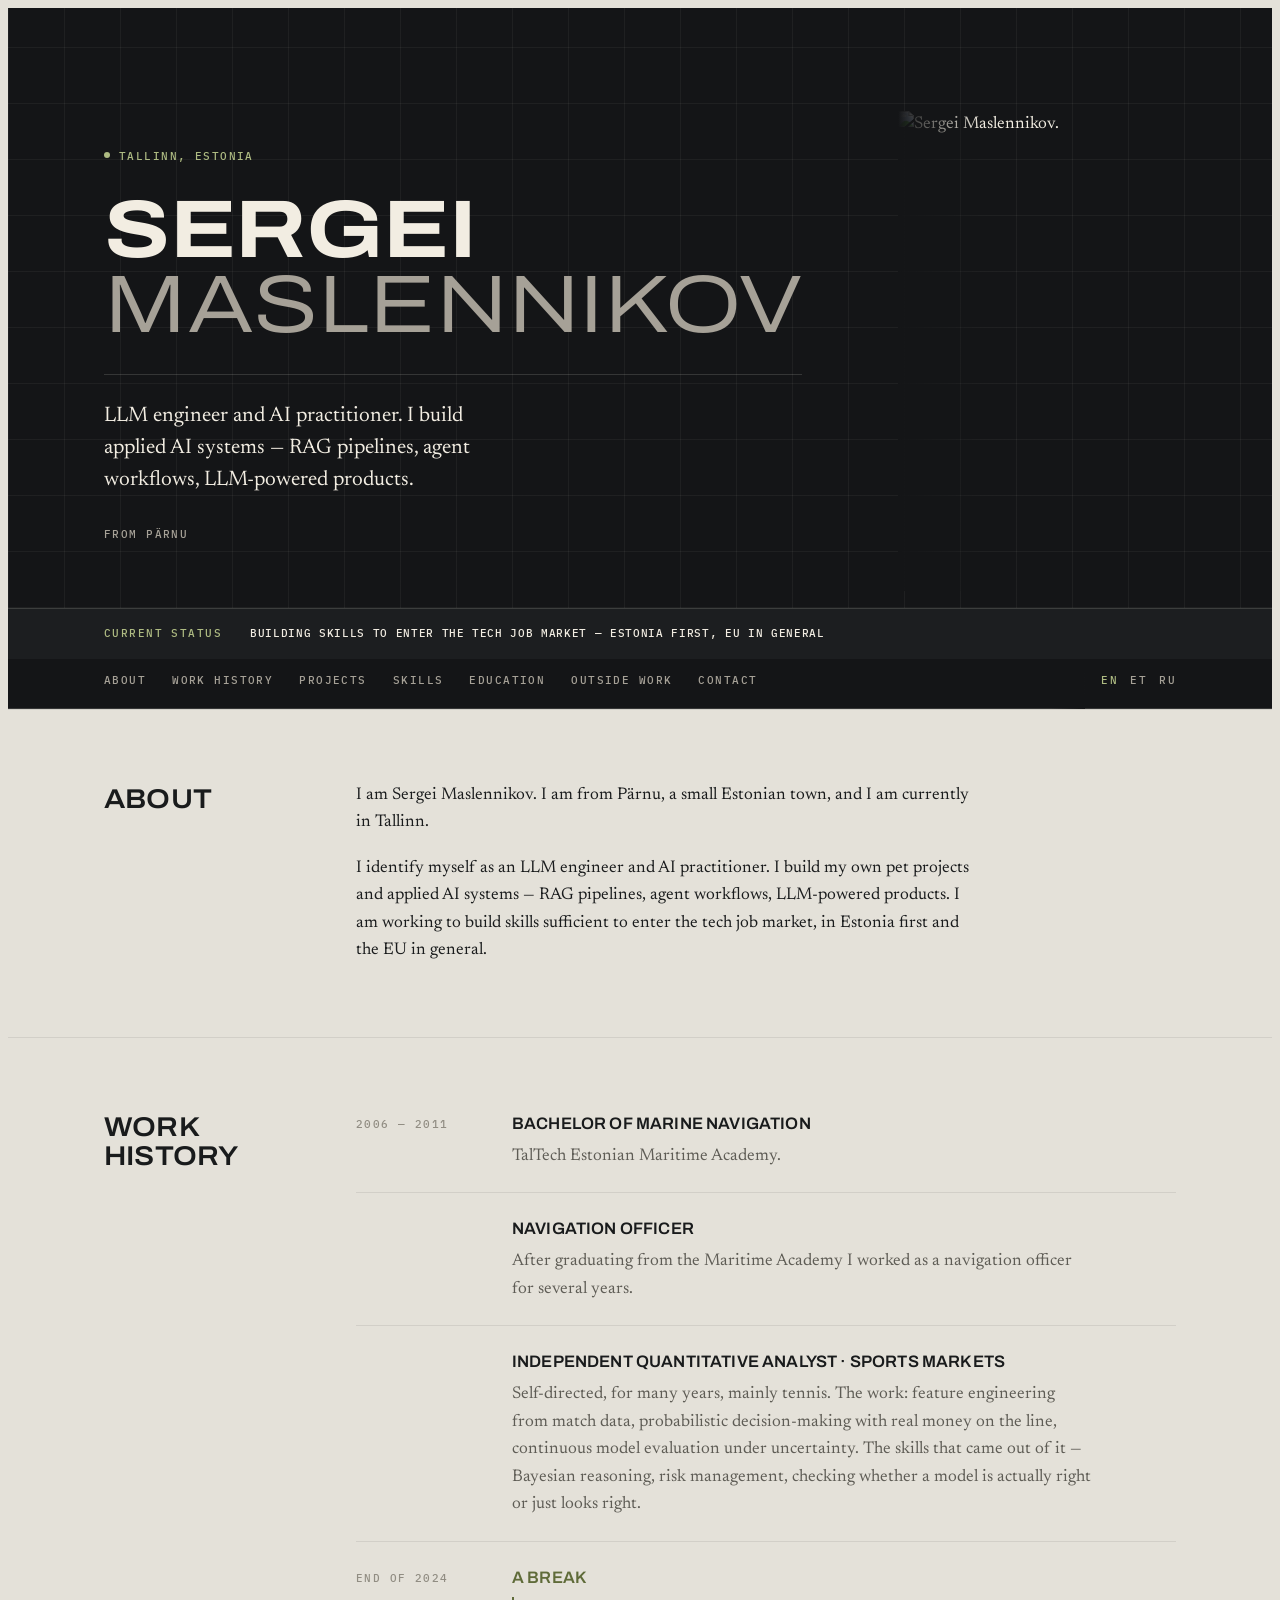
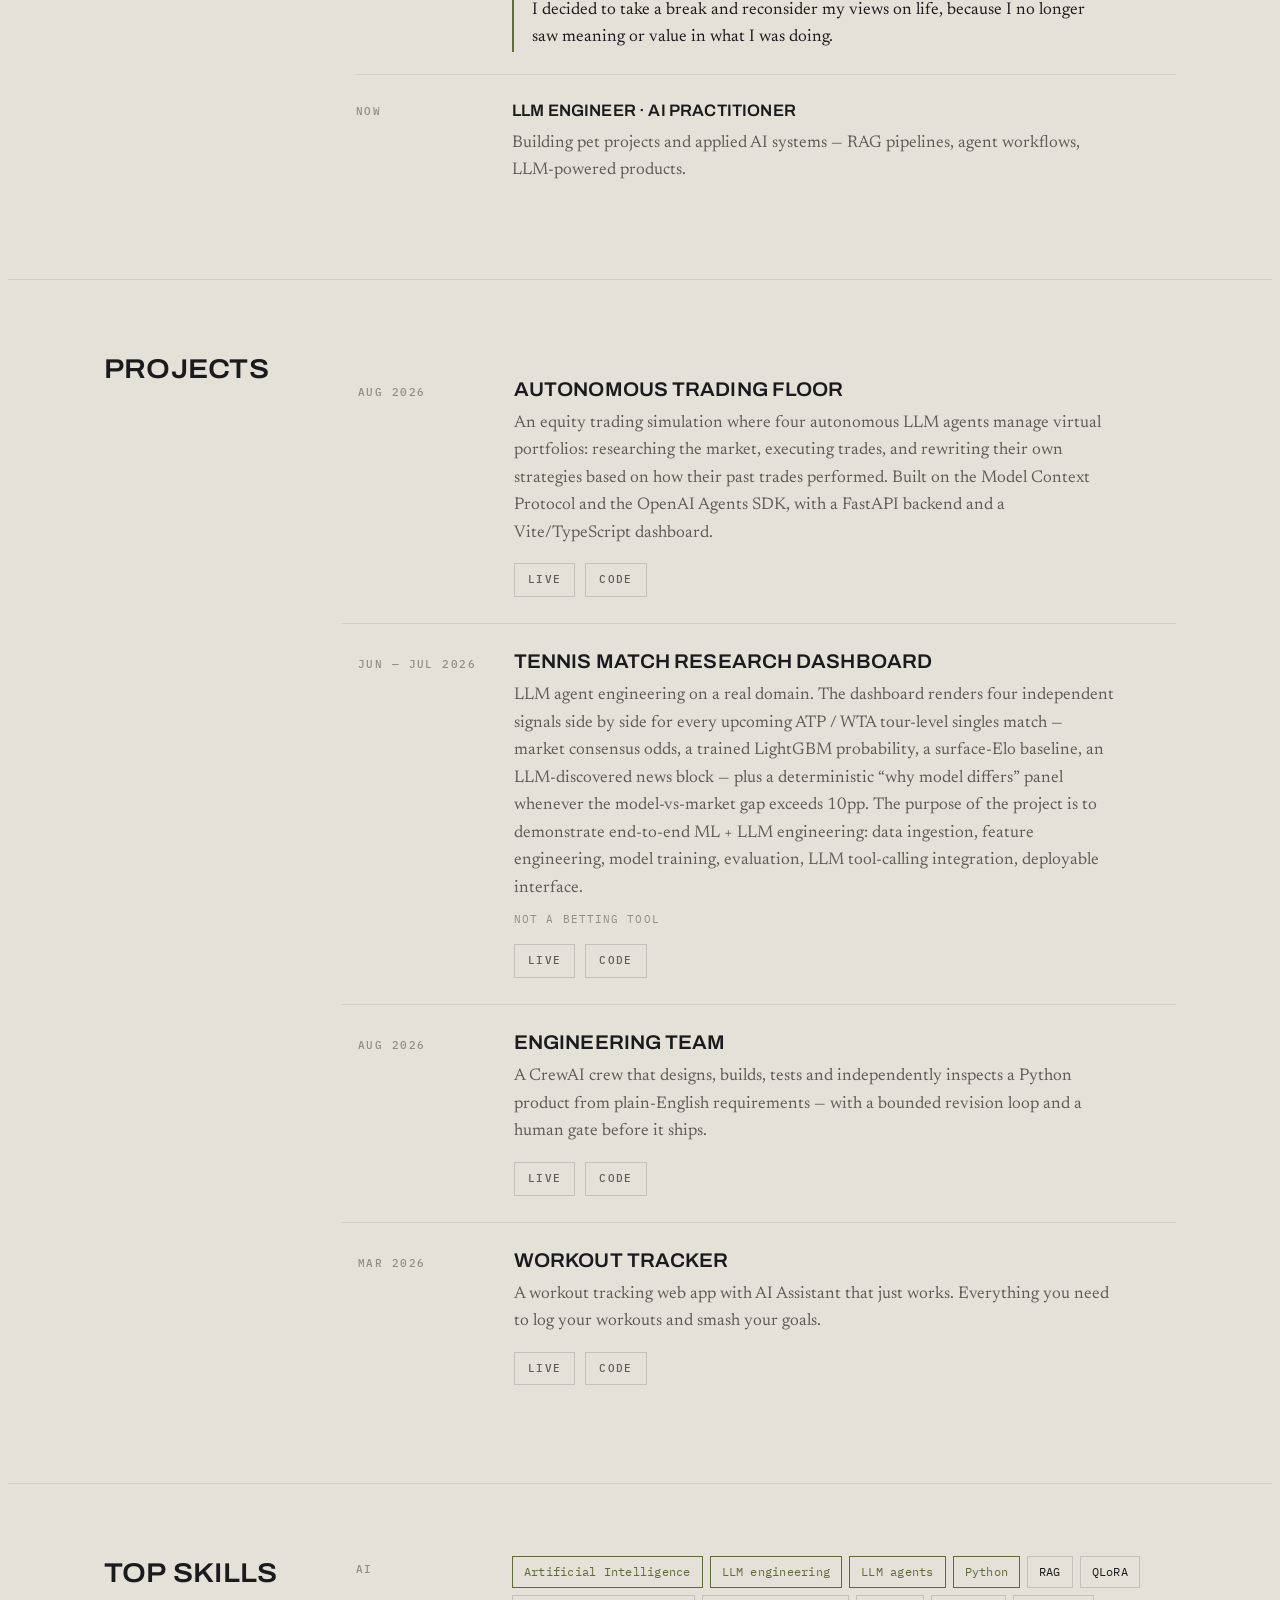
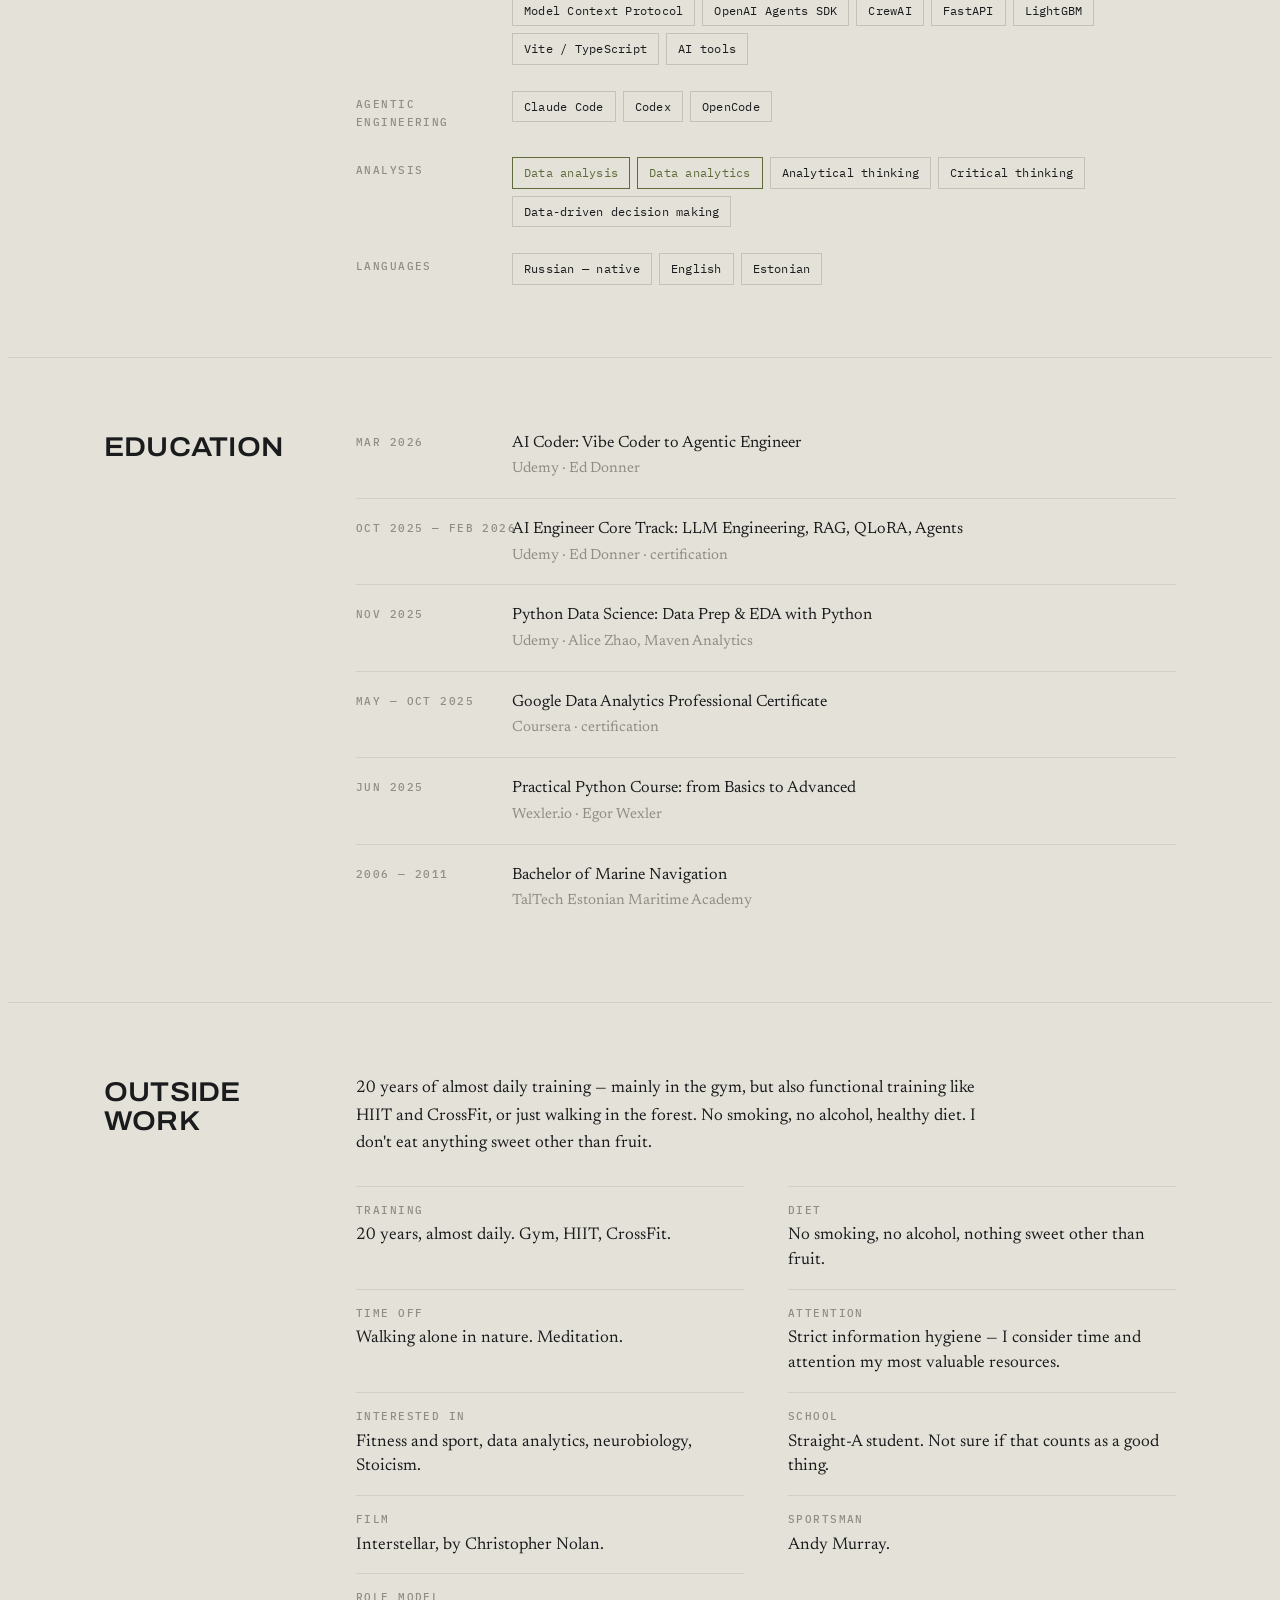
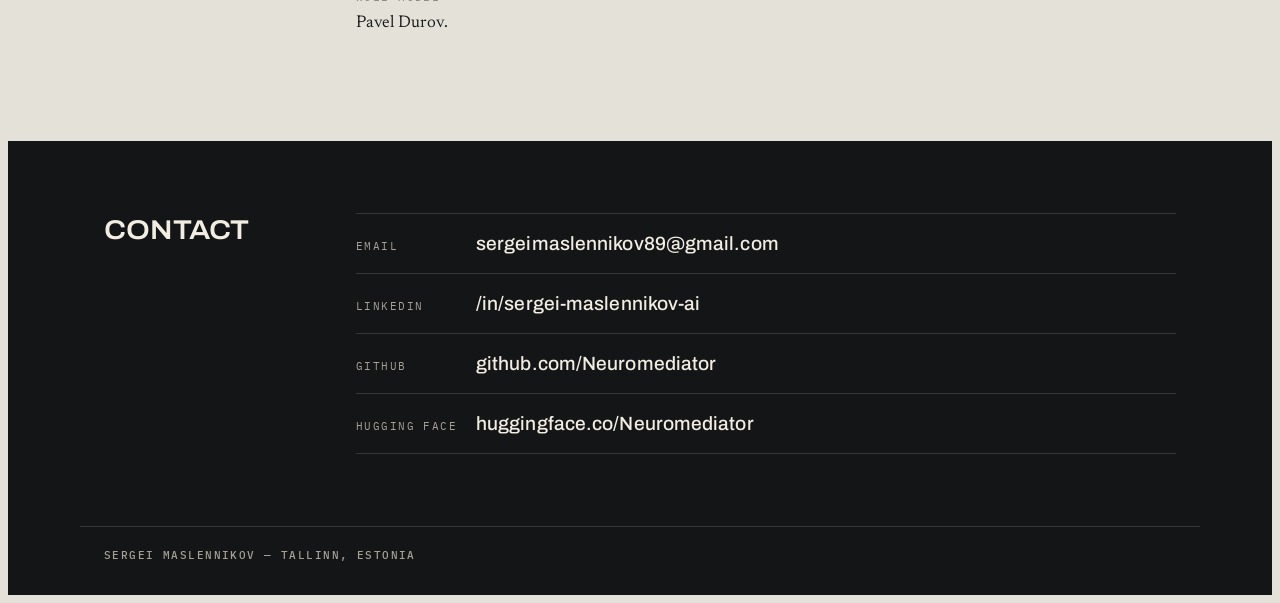
==== public/index.html @ 7d8d2a96 "Build the site from one template and per-language content files" ====
<!doctype html>
<html lang="en">
<head>
<meta charset="utf-8">
<meta name="viewport" content="width=device-width, initial-scale=1">
<meta name="color-scheme" content="light dark">
<title>Sergei Maslennikov</title>
<meta name="description" content="Sergei Maslennikov — LLM engineer and AI practitioner in Tallinn, Estonia. RAG pipelines, agent workflows, LLM-powered products.">
<link rel="canonical" href="https://sergeimaslennikov.com/">
<link rel="alternate" hreflang="en" href="https://sergeimaslennikov.com/">
<link rel="alternate" hreflang="et" href="https://sergeimaslennikov.com/et/">
<link rel="alternate" hreflang="ru" href="https://sergeimaslennikov.com/ru/">
<link rel="alternate" hreflang="x-default" href="https://sergeimaslennikov.com/">
<meta property="og:type" content="profile">
<meta property="og:title" content="Sergei Maslennikov">
<meta property="og:description" content="Sergei Maslennikov — LLM engineer and AI practitioner in Tallinn, Estonia. RAG pipelines, agent workflows, LLM-powered products.">
<meta property="og:url" content="https://sergeimaslennikov.com/">
<meta property="og:image" content="https://sergeimaslennikov.com/img/hero.jpg">
<meta property="og:locale" content="en_GB">
<meta name="twitter:card" content="summary">
<link rel="icon" href="/favicon.svg" type="image/svg+xml">
<link rel="preconnect" href="https://fonts.googleapis.com">
<link rel="preconnect" href="https://fonts.gstatic.com" crossorigin>
<link rel="stylesheet" href="https://fonts.googleapis.com/css2?family=Archivo:wdth,wght@62..125,300..800&amp;family=IBM+Plex+Mono:wght@400;500&amp;family=Newsreader:ital,opsz,wght@0,6..72,300..600;1,6..72,300..500&amp;display=swap">

<style>
/* ───────────────────────── tokens ───────────────────────── */
:root{
  --bg:        #E4E1D9;
  --bg-raised: #EFEDE7;
  --fg:        #191B1C;
  --fg-muted:  #5E5C55;
  --fg-faint:  #918D83;
  --rule:      rgba(25,27,28,.16);
  --rule-soft: rgba(25,27,28,.09);
  --accent:    #5F6B39;
  --accent-ink:#F2EDE2;

  /* fixed dark bands — identical in both themes */
  --ink:       #141517;
  --ink-2:     #1C1E20;
  --bone:      #F2EDE2;
  --bone-dim:  #A6A197;
  --moss:      #AEBB82;
  --ink-rule:  rgba(242,237,226,.15);

  --rail: 208px;
  --gap: 44px;
  --max: 1120px;

  --f-display: "Archivo", "Helvetica Neue", Arial, sans-serif;
  --f-body: "Newsreader", Georgia, "Times New Roman", serif;
  --f-mono: "IBM Plex Mono", ui-monospace, "SFMono-Regular", Menlo, monospace;
}
@media (prefers-color-scheme: dark){
  :root:not([data-theme="light"]){
    --bg:        #131415;
    --bg-raised: #1B1D1E;
    --fg:        #E7E3D9;
    --fg-muted:  #A19C92;
    --fg-faint:  #7C776E;
    --rule:      rgba(231,227,217,.17);
    --rule-soft: rgba(231,227,217,.09);
    --accent:    #AEBB82;
    --accent-ink:#141517;
  }
}
:root[data-theme="dark"]{
  --bg:        #131415;
  --bg-raised: #1B1D1E;
  --fg:        #E7E3D9;
  --fg-muted:  #A19C92;
  --fg-faint:  #7C776E;
  --rule:      rgba(231,227,217,.17);
  --rule-soft: rgba(231,227,217,.09);
  --accent:    #AEBB82;
  --accent-ink:#141517;
}

/* ───────────────────────── base ───────────────────────── */
*{box-sizing:border-box}
body{
  background:var(--bg);
  color:var(--fg);
  font-family:var(--f-body);
  font-size:17px;
  line-height:1.62;
  -webkit-font-smoothing:antialiased;
}
img{display:block;max-width:100%}
a{color:inherit}
::selection{background:var(--accent);color:var(--accent-ink)}
:focus-visible{outline:2px solid var(--accent);outline-offset:3px}

.wrap{max-width:var(--max);margin-inline:auto;padding-inline:24px}

.mono{
  font-family:var(--f-mono);
  font-size:11px;
  letter-spacing:.13em;
  text-transform:uppercase;
  font-weight:500;
}

h1,h2,h3{margin:0;font-family:var(--f-display);text-wrap:balance}

/* ───────────────────────── hero ───────────────────────── */
.hero{
  background:var(--ink);
  color:var(--bone);
  position:relative;
  overflow:hidden;
}
.hero::before{
  content:"";
  position:absolute;inset:0;
  background-image:
    repeating-linear-gradient(90deg, rgba(242,237,226,.05) 0 1px, transparent 1px 56px),
    repeating-linear-gradient(0deg,  rgba(242,237,226,.05) 0 1px, transparent 1px 56px);
  pointer-events:none;
}
.hero-inner{
  position:relative;
  display:grid;
  grid-template-columns:1fr 384px;
  gap:56px;
  align-items:end;
  padding-block:64px 0;
  min-height:600px;
}
.hero-type{padding-bottom:64px}

.eyebrow{color:var(--moss);display:block;margin-bottom:26px}
.eyebrow .dot{
  display:inline-block;width:6px;height:6px;border-radius:50%;
  background:var(--moss);margin-right:9px;vertical-align:2px;
}
h1{
  font-variation-settings:"wdth" 118,"wght" 700;
  font-size:clamp(2.55rem,7.4vw,5.1rem);
  line-height:.92;
  letter-spacing:-.005em;
  text-transform:uppercase;
}
h1 .surname{
  display:block;
  font-variation-settings:"wdth" 118,"wght" 350;
  color:var(--bone-dim);
}
.hero-rule{
  height:1px;background:var(--ink-rule);
  margin-block:32px 26px;
}
.lede{
  font-size:clamp(1.12rem,2.1vw,1.32rem);
  line-height:1.5;
  max-width:34ch;
  color:var(--bone);
}
.meta{
  display:flex;flex-wrap:wrap;gap:8px 22px;
  margin-top:30px;color:var(--bone-dim);
}
.meta span{white-space:nowrap}

.hero-photo{
  align-self:end;
  position:relative;
  aspect-ratio:4/5;
  width:100%;
}
.hero-photo img{
  width:100%;height:100%;
  object-fit:cover;object-position:50% 42%;
}
.hero-photo::after{
  content:"";position:absolute;inset:0;
  background:linear-gradient(90deg, var(--ink) 0%, rgba(20,21,23,0) 22%);
  pointer-events:none;
}

/* status strip */
.status{
  background:var(--ink-2);
  color:var(--bone);
  border-top:1px solid var(--ink-rule);
}
.status .wrap{
  display:flex;flex-wrap:wrap;gap:10px 28px;
  align-items:baseline;
  padding-block:16px;
}
.status .k{color:var(--moss)}
.status .v{color:var(--bone);letter-spacing:.06em}

/* ───────────────────────── nav ───────────────────────── */
.nav{
  position:sticky;top:0;z-index:20;
  background:var(--ink);
  border-bottom:1px solid var(--ink-rule);
}
.nav .wrap{
  display:flex;align-items:center;gap:26px;
  padding-block:13px;
  overflow-x:auto;
  overscroll-behavior-x:contain;
  scrollbar-width:none;-ms-overflow-style:none;
}
.nav .wrap::-webkit-scrollbar{display:none}
.nav a{
  color:var(--bone-dim);
  text-decoration:none;
  white-space:nowrap;
  padding-bottom:4px;
  border-bottom:1px solid transparent;
  transition:color .18s ease,border-color .18s ease;
}
.nav a:hover{color:var(--bone)}
.nav a[aria-current="true"]{color:var(--moss);border-bottom-color:var(--moss)}
.nav::after{ /* edge fade when the bar scrolls on narrow screens */
  content:"";position:absolute;top:0;bottom:1px;right:0;width:34px;
  background:linear-gradient(90deg,rgba(20,21,23,0),var(--ink));
  pointer-events:none;
}

/* ───────────────────────── sections ───────────────────────── */
section{border-top:1px solid var(--rule-soft)}
section,footer.contact{scroll-margin-top:52px}
.sec{
  display:grid;
  grid-template-columns:var(--rail) minmax(0,1fr);
  gap:var(--gap);
  padding-block:72px;
}
h2{
  font-variation-settings:"wdth" 110,"wght" 600;
  font-size:clamp(1.32rem,2.4vw,1.7rem);
  line-height:1.08;
  text-transform:uppercase;
  letter-spacing:.008em;
  padding-top:3px;
}
.prose{max-width:62ch}
.prose p{margin:0 0 1.05em}
.prose p:last-child{margin-bottom:0}

/* ───────────────────────── history ───────────────────────── */
.track{display:flex;flex-direction:column}
.leg{
  display:grid;
  grid-template-columns:132px minmax(0,1fr);
  gap:24px;
  padding-block:22px;
  border-top:1px solid var(--rule-soft);
}
.leg:first-child{border-top:0;padding-top:0}
.leg .when{color:var(--fg-faint);padding-top:6px;white-space:nowrap}
.leg h3{
  font-variation-settings:"wdth" 100,"wght" 600;
  font-size:1.04rem;letter-spacing:.01em;
  text-transform:uppercase;
  margin-bottom:6px;
}
.leg p{margin:0;color:var(--fg-muted);max-width:58ch}
.leg.pivot h3{color:var(--accent)}
.leg.pivot p{
  border-left:2px solid var(--accent);
  padding-left:18px;
  color:var(--fg);
}

/* ───────────────────────── projects ───────────────────────── */
.projects{display:flex;flex-direction:column}
.proj{
  display:grid;
  grid-template-columns:132px minmax(0,1fr);
  gap:24px;
  padding:26px 20px 26px 16px;
  margin-left:-16px;
  border-top:1px solid var(--rule-soft);
  border-left:2px solid transparent;
  transition:background .22s ease, border-color .22s ease;
}
.proj:first-child{border-top:0}
.proj:hover{background:var(--bg-raised);border-left-color:var(--accent)}
.proj .when{color:var(--fg-faint);padding-top:6px}
.proj h3{
  font-variation-settings:"wdth" 104,"wght" 600;
  font-size:1.24rem;line-height:1.16;
  text-transform:uppercase;letter-spacing:.005em;
  margin-bottom:9px;
}
.proj p{margin:0;color:var(--fg-muted);max-width:60ch}
.proj .caveat{
  display:block;margin-top:8px;
  font-family:var(--f-mono);font-size:11px;letter-spacing:.1em;
  text-transform:uppercase;color:var(--fg-faint);
}
.links{display:flex;flex-wrap:wrap;gap:10px;margin-top:16px}
.links a{
  font-family:var(--f-mono);font-size:11px;
  letter-spacing:.12em;text-transform:uppercase;font-weight:500;
  text-decoration:none;
  border:1px solid var(--rule);
  padding:7px 13px;
  color:var(--fg-muted);
  transition:color .18s ease,border-color .18s ease,background .18s ease;
}
.links a:hover{color:var(--accent-ink);background:var(--accent);border-color:var(--accent)}

/* ───────────────────────── skills ───────────────────────── */
.caps{display:flex;flex-direction:column;gap:26px}
.cap-group{
  display:grid;
  grid-template-columns:132px minmax(0,1fr);
  gap:24px;
  align-items:start;
}
.cap-group > .mono{color:var(--fg-faint);padding-top:5px}
.tags{display:flex;flex-wrap:wrap;gap:7px}
.tags span{
  font-family:var(--f-mono);font-size:12px;letter-spacing:.02em;
  border:1px solid var(--rule);
  padding:5px 11px;
  color:var(--fg);
}
.tags span.key{border-color:var(--accent);color:var(--accent)}

/* ───────────────────────── education ───────────────────────── */
.study{display:flex;flex-direction:column}
.item{
  display:grid;
  grid-template-columns:132px minmax(0,1fr);
  gap:24px;
  padding-block:17px;
  border-top:1px solid var(--rule-soft);
}
.item:first-child{border-top:0;padding-top:0}
.item .when{color:var(--fg-faint);padding-top:4px;white-space:nowrap}
.item .what{font-size:1.02rem}
.item .who{display:block;color:var(--fg-faint);font-size:.92rem}

/* ───────────────────────── personal ───────────────────────── */
.facts{
  display:grid;
  grid-template-columns:repeat(auto-fit,minmax(248px,1fr));
  gap:0 44px;
}
.fact{padding-block:15px;border-top:1px solid var(--rule-soft)}
.fact dt{color:var(--fg-faint);margin-bottom:5px}
.fact dd{margin:0;color:var(--fg);line-height:1.45}

/* ───────────────────────── contact ───────────────────────── */
.contact{background:var(--ink);color:var(--bone);border-top:0}
.contact h2{color:var(--bone)}
.reach{display:flex;flex-direction:column;border-top:1px solid var(--ink-rule)}
.reach a{
  display:flex;align-items:baseline;gap:16px;flex-wrap:wrap;
  text-decoration:none;
  padding-block:14px;
  border-bottom:1px solid var(--ink-rule);
  transition:padding-left .2s ease,color .2s ease;
}
.reach a:hover{padding-left:12px;color:var(--moss)}
.reach .label{
  font-family:var(--f-mono);font-size:11px;letter-spacing:.13em;
  text-transform:uppercase;color:var(--bone-dim);
  width:104px;flex:none;
}
.reach .val{
  font-family:var(--f-display);
  font-variation-settings:"wdth" 100,"wght" 500;
  font-size:clamp(1rem,2.2vw,1.2rem);
  letter-spacing:.005em;
  word-break:break-word;
}
.colophon{
  border-top:1px solid var(--ink-rule);
  color:var(--bone-dim);
  padding-block:20px 30px;
}

/* ───────────────────────── responsive ───────────────────────── */
@media (max-width:940px){
  .hero-inner{grid-template-columns:1fr;gap:0;min-height:0;padding-block:52px 0}
  .hero-type{padding-bottom:44px}
  .hero-photo{max-width:420px}
  .hero-photo::after{background:linear-gradient(0deg, rgba(20,21,23,0) 70%, var(--ink) 100%)}
  .sec{grid-template-columns:1fr;gap:22px;padding-block:56px}
  h2{padding-top:0}
}
@media (max-width:620px){
  body{font-size:16px}
  .wrap{padding-inline:20px}
  h1{font-size:clamp(1.95rem,9.6vw,2.9rem);font-variation-settings:"wdth" 104,"wght" 700}
  h1 .surname{font-variation-settings:"wdth" 104,"wght" 350}
  .hero-inner{padding-block:40px 0}
  .hero-type{padding-bottom:36px}
  .eyebrow{margin-bottom:20px}
  .hero-rule{margin-block:26px 22px}
  .lede{max-width:none}
  .meta{margin-top:22px}
  .hero-photo{max-width:none}
  .status .wrap{display:block;padding-block:14px}
  .status .k{display:block;margin-bottom:4px}
  .status .v{letter-spacing:.04em;line-height:1.5}
  .nav .wrap{gap:20px;padding-inline:20px}
  .sec{padding-block:44px;gap:18px}
  .leg,.proj,.cap-group,.item{grid-template-columns:1fr;gap:8px}
  .leg .when:empty{display:none}
  .leg{padding-block:20px}
  .proj{padding:20px 14px;margin-left:-14px}
  .leg .when,.item .when,.proj .when{padding-top:0}
  .leg p,.proj p{max-width:none}
  .leg.pivot p{padding-left:14px}
  .cap-group{gap:12px}
  .facts{gap:0}
  .reach a{gap:2px;padding-block:13px}
  .reach .label{width:auto}
  .reach .val{font-size:1.02rem}
}

/* ───────────────────────── motion ───────────────────────── */
@media (prefers-reduced-motion: no-preference){
  html{scroll-behavior:smooth}
  @keyframes rise{from{opacity:0;transform:translateY(10px)}to{opacity:1;transform:none}}
  @keyframes wipe{from{transform:scaleX(0)}to{transform:none}}
  @keyframes fade{from{opacity:0}to{opacity:1}}
  .hero .eyebrow{animation:rise .5s cubic-bezier(.2,.7,.3,1) backwards}
  .hero h1{animation:rise .56s cubic-bezier(.2,.7,.3,1) 80ms backwards}
  .hero-rule{animation:wipe .5s cubic-bezier(.2,.7,.3,1) 220ms backwards;transform-origin:left}
  .hero .lede{animation:rise .5s cubic-bezier(.2,.7,.3,1) 280ms backwards}
  .hero .meta{animation:rise .5s cubic-bezier(.2,.7,.3,1) 350ms backwards}
  .hero-photo{animation:fade .7s ease 140ms backwards}
}

/* ───────────────────────── language toggle ───────────────────────── */
/* The nav bar is now two parts: the section links scroll sideways on narrow
   screens, the language toggle stays pinned on the right. */
.nav .wrap{gap:0;overflow:visible}
.nav-links{
  display:flex;align-items:center;gap:26px;
  flex:1;min-width:0;
  overflow-x:auto;
  overscroll-behavior-x:contain;
  scrollbar-width:none;-ms-overflow-style:none;
  padding-right:34px;
}
.nav-links::-webkit-scrollbar{display:none}
.lang{
  position:relative;
  flex:none;display:flex;align-items:center;gap:12px;
  padding-left:16px;
  border-left:1px solid var(--ink-rule);
}
.lang a{border-bottom-color:transparent}
.lang a[aria-current="page"]{color:var(--moss);border-bottom-color:transparent}
.lang::before{ /* edge fade where the scrolling links run under the toggle */
  content:"";position:absolute;right:100%;top:-13px;bottom:-14px;width:34px;
  background:linear-gradient(90deg,rgba(20,21,23,0),var(--ink));
  pointer-events:none;
}
.nav::after{display:none}

/* ───────────────────── Cyrillic: Archivo and Newsreader have no Cyrillic ─── */
html[lang="ru"]{
  --f-display:"Golos Text","Archivo","Helvetica Neue",Arial,sans-serif;
  --f-body:"Literata",Georgia,"Times New Roman",serif;
}
html[lang="ru"] h1{font-size:clamp(2.3rem,6.6vw,4.5rem)}

@media (max-width:620px){
  .nav-links{gap:20px}
  .lang{gap:10px;padding-left:12px}
}
</style>
</head>

<body>

<header class="hero">
  <div class="wrap hero-inner">
    <div class="hero-type">
      <span class="mono eyebrow"><span class="dot"></span>Tallinn, Estonia</span>
      <h1>Sergei<span class="surname">Maslennikov</span></h1>
      <div class="hero-rule"></div>
      <p class="lede">LLM engineer and AI practitioner. I build applied AI systems — RAG pipelines, agent workflows, LLM-powered products.</p>
      <div class="mono meta">
        <span>From Pärnu</span>
      </div>
    </div>
    <figure class="hero-photo">
      <img src="/img/hero.jpg" alt="Sergei Maslennikov." width="1000" height="1250">
    </figure>
  </div>
</header>

<div class="status">
  <div class="wrap mono">
    <span class="k">Current status</span>
    <span class="v">Building skills to enter the tech job market — Estonia first, EU in general</span>
  </div>
</div>

<nav class="nav" aria-label="Sections">
  <div class="wrap mono">
    <div class="nav-links">
      <a href="#about">About</a>
      <a href="#work">Work history</a>
      <a href="#projects">Projects</a>
      <a href="#skills">Skills</a>
      <a href="#education">Education</a>
      <a href="#outside">Outside work</a>
      <a href="#contact">Contact</a>
      
    </div>
    <div class="lang" role="group" aria-label="Language">
      <a href="/" hreflang="en" lang="en" aria-current="page">EN</a>
      <a href="/et/" hreflang="et" lang="et">ET</a>
      <a href="/ru/" hreflang="ru" lang="ru">RU</a>
      
    </div>
  </div>
</nav>

<main>

  <section id="about">
    <div class="wrap sec">
      <h2>About</h2>
      <div class="prose">
        <p>I am Sergei Maslennikov. I am from Pärnu, a small Estonian town, and I am currently in Tallinn.</p>
        <p>I identify myself as an LLM engineer and AI practitioner. I build my own pet projects and applied AI systems — RAG pipelines, agent workflows, LLM-powered products. I am working to build skills sufficient to enter the tech job market, in Estonia first and the EU in general.</p>
        
      </div>
    </div>
  </section>

  <section id="work">
    <div class="wrap sec">
      <h2>Work history</h2>
      <div class="track">
        
        <article class="leg">
          <div class="mono when">2006 — 2011</div>
          <div>
            <h3>Bachelor of Marine Navigation</h3>
            <p>TalTech Estonian Maritime Academy.</p>
          </div>
        </article>
        
        <article class="leg">
          <div class="mono when"></div>
          <div>
            <h3>Navigation Officer</h3>
            <p>After graduating from the Maritime Academy I worked as a navigation officer for several years.</p>
          </div>
        </article>
        
        <article class="leg">
          <div class="mono when"></div>
          <div>
            <h3>Independent Quantitative Analyst · Sports Markets</h3>
            <p>Self-directed, for many years, mainly tennis. The work: feature engineering from match data, probabilistic decision-making with real money on the line, continuous model evaluation under uncertainty. The skills that came out of it — Bayesian reasoning, risk management, checking whether a model is actually right or just looks right.</p>
          </div>
        </article>
        
        <article class="leg pivot">
          <div class="mono when">End of 2024</div>
          <div>
            <h3>A break</h3>
            <p>I decided to take a break and reconsider my views on life, because I no longer saw meaning or value in what I was doing.</p>
          </div>
        </article>
        
        <article class="leg">
          <div class="mono when">Now</div>
          <div>
            <h3>LLM Engineer · AI Practitioner</h3>
            <p>Building pet projects and applied AI systems — RAG pipelines, agent workflows, LLM-powered products.</p>
          </div>
        </article>
        
      </div>
    </div>
  </section>

  <section id="projects">
    <div class="wrap sec">
      <h2>Projects</h2>
      <div class="projects">
        
        <article class="proj">
          <div class="mono when">Aug 2026</div>
          <div>
            <h3>Autonomous Trading Floor</h3>
            <p>An equity trading simulation where four autonomous LLM agents manage virtual portfolios: researching the market, executing trades, and rewriting their own strategies based on how their past trades performed. Built on the Model Context Protocol and the OpenAI Agents SDK, with a FastAPI backend and a Vite/TypeScript dashboard.</p>
            
            <div class="links">
              <a href="https://trading-floor.duckdns.org/" target="_blank" rel="noopener">Live</a>
              <a href="https://github.com/Neuromediator/autonomous-trading-floor" target="_blank" rel="noopener">Code</a>
            </div>
          </div>
        </article>
        
        <article class="proj">
          <div class="mono when">Jun — Jul 2026</div>
          <div>
            <h3>Tennis Match Research Dashboard</h3>
            <p>LLM agent engineering on a real domain. The dashboard renders four independent signals side by side for every upcoming ATP / WTA tour-level singles match — market consensus odds, a trained LightGBM probability, a surface-Elo baseline, an LLM-discovered news block — plus a deterministic “why model differs” panel whenever the model-vs-market gap exceeds 10pp. The purpose of the project is to demonstrate end-to-end ML + LLM engineering: data ingestion, feature engineering, model training, evaluation, LLM tool-calling integration, deployable interface.</p>
            <span class="caveat">Not a betting tool</span>
            <div class="links">
              <a href="https://huggingface.co/spaces/Neuromediator/tennis-research-dashboard" target="_blank" rel="noopener">Live</a>
              <a href="https://github.com/Neuromediator/Tennis-Match-Research-Dashboard" target="_blank" rel="noopener">Code</a>
            </div>
          </div>
        </article>
        
        <article class="proj">
          <div class="mono when">Aug 2026</div>
          <div>
            <h3>Engineering Team</h3>
            <p>A CrewAI crew that designs, builds, tests and independently inspects a Python product from plain-English requirements — with a bounded revision loop and a human gate before it ships.</p>
            
            <div class="links">
              <a href="https://huggingface.co/spaces/Neuromediator/engineering-team" target="_blank" rel="noopener">Live</a>
              <a href="https://github.com/Neuromediator/engineering-team" target="_blank" rel="noopener">Code</a>
            </div>
          </div>
        </article>
        
        <article class="proj">
          <div class="mono when">Mar 2026</div>
          <div>
            <h3>Workout Tracker</h3>
            <p>A workout tracking web app with AI Assistant that just works. Everything you need to log your workouts and smash your goals.</p>
            
            <div class="links">
              <a href="https://myfitnesspal.online/" target="_blank" rel="noopener">Live</a>
              <a href="https://github.com/Neuromediator/workout-tracker" target="_blank" rel="noopener">Code</a>
            </div>
          </div>
        </article>
        
      </div>
    </div>
  </section>

  <section id="skills">
    <div class="wrap sec">
      <h2>Top skills</h2>
      <div class="caps">
        
        <div class="cap-group">
          <div class="mono">AI</div>
          <div class="tags">
            <span class="key">Artificial Intelligence</span>
            <span class="key">LLM engineering</span>
            <span class="key">LLM agents</span>
            <span class="key">Python</span>
            <span>RAG</span>
            <span>QLoRA</span>
            <span>Model Context Protocol</span>
            <span>OpenAI Agents SDK</span>
            <span>CrewAI</span>
            <span>FastAPI</span>
            <span>LightGBM</span>
            <span>Vite / TypeScript</span>
            <span>AI tools</span>
            
          </div>
        </div>
        
        <div class="cap-group">
          <div class="mono">Agentic engineering</div>
          <div class="tags">
            <span>Claude Code</span>
            <span>Codex</span>
            <span>OpenCode</span>
            
          </div>
        </div>
        
        <div class="cap-group">
          <div class="mono">Analysis</div>
          <div class="tags">
            <span class="key">Data analysis</span>
            <span class="key">Data analytics</span>
            <span>Analytical thinking</span>
            <span>Critical thinking</span>
            <span>Data-driven decision making</span>
            
          </div>
        </div>
        
        <div class="cap-group">
          <div class="mono">Languages</div>
          <div class="tags">
            <span>Russian — native</span>
            <span>English</span>
            <span>Estonian</span>
            
          </div>
        </div>
        
      </div>
    </div>
  </section>

  <section id="education">
    <div class="wrap sec">
      <h2>Education</h2>
      <div class="study">
        
        <div class="item">
          <div class="mono when">Mar 2026</div>
          <div>
            <span class="what">AI Coder: Vibe Coder to Agentic Engineer</span>
            <span class="who">Udemy · Ed Donner</span>
          </div>
        </div>
        
        <div class="item">
          <div class="mono when">Oct 2025 — Feb 2026</div>
          <div>
            <span class="what">AI Engineer Core Track: LLM Engineering, RAG, QLoRA, Agents</span>
            <span class="who">Udemy · Ed Donner · certification</span>
          </div>
        </div>
        
        <div class="item">
          <div class="mono when">Nov 2025</div>
          <div>
            <span class="what">Python Data Science: Data Prep &amp; EDA with Python</span>
            <span class="who">Udemy · Alice Zhao, Maven Analytics</span>
          </div>
        </div>
        
        <div class="item">
          <div class="mono when">May — Oct 2025</div>
          <div>
            <span class="what">Google Data Analytics Professional Certificate</span>
            <span class="who">Coursera · certification</span>
          </div>
        </div>
        
        <div class="item">
          <div class="mono when">Jun 2025</div>
          <div>
            <span class="what">Practical Python Course: from Basics to Advanced</span>
            <span class="who">Wexler.io · Egor Wexler</span>
          </div>
        </div>
        
        <div class="item">
          <div class="mono when">2006 — 2011</div>
          <div>
            <span class="what">Bachelor of Marine Navigation</span>
            <span class="who">TalTech Estonian Maritime Academy</span>
          </div>
        </div>
        
      </div>
    </div>
  </section>

  <section id="outside">
    <div class="wrap sec">
      <h2>Outside work</h2>
      <div>
        <div class="prose" style="margin-bottom:28px">
          <p>20 years of almost daily training — mainly in the gym, but also functional training like HIIT and CrossFit, or just walking in the forest. No smoking, no alcohol, healthy diet. I don&#x27;t eat anything sweet other than fruit.</p>
          
        </div>
        <dl class="facts">
          <div class="fact"><dt class="mono">Training</dt><dd>20 years, almost daily. Gym, HIIT, CrossFit.</dd></div>
          <div class="fact"><dt class="mono">Diet</dt><dd>No smoking, no alcohol, nothing sweet other than fruit.</dd></div>
          <div class="fact"><dt class="mono">Time off</dt><dd>Walking alone in nature. Meditation.</dd></div>
          <div class="fact"><dt class="mono">Attention</dt><dd>Strict information hygiene — I consider time and attention my most valuable resources.</dd></div>
          <div class="fact"><dt class="mono">Interested in</dt><dd>Fitness and sport, data analytics, neurobiology, Stoicism.</dd></div>
          <div class="fact"><dt class="mono">School</dt><dd>Straight-A student. Not sure if that counts as a good thing.</dd></div>
          <div class="fact"><dt class="mono">Film</dt><dd>Interstellar, by Christopher Nolan.</dd></div>
          <div class="fact"><dt class="mono">Sportsman</dt><dd>Andy Murray.</dd></div>
          <div class="fact"><dt class="mono">Role model</dt><dd>Pavel Durov.</dd></div>
          
        </dl>
      </div>
    </div>
  </section>

</main>

<footer class="contact" id="contact">
  <div class="wrap sec">
    <h2>Contact</h2>
    <nav class="reach">
      <a href="mailto:sergeimaslennikov89@gmail.com">
        <span class="label">Email</span>
        <span class="val">sergeimaslennikov89@gmail.com</span>
      </a>
      <a href="https://www.linkedin.com/in/sergei-maslennikov-ai" target="_blank" rel="noopener">
        <span class="label">LinkedIn</span>
        <span class="val">/in/sergei-maslennikov-ai</span>
      </a>
      <a href="https://github.com/Neuromediator" target="_blank" rel="noopener">
        <span class="label">GitHub</span>
        <span class="val">github.com/Neuromediator</span>
      </a>
      <a href="https://huggingface.co/Neuromediator" target="_blank" rel="noopener">
        <span class="label">Hugging Face</span>
        <span class="val">huggingface.co/Neuromediator</span>
      </a>
      
    </nav>
  </div>
  <div class="wrap mono colophon">
    <span>Sergei Maslennikov — Tallinn, Estonia</span>
  </div>
</footer>

<script>
(function () {
  var links = [].slice.call(document.querySelectorAll('.nav-links a'));
  if (!links.length) return;
  var bar = document.querySelector('.nav-links');
  var langLinks = [].slice.call(document.querySelectorAll('.lang a'));
  var langBase = langLinks.map(function (a) { return a.getAttribute('href'); });
  var items = links.map(function (a) {
    return { link: a, el: document.getElementById(a.getAttribute('href').slice(1)) };
  }).filter(function (i) { return i.el; });

  var ticking = false;
  function update() {
    ticking = false;
    var current = null;
    items.forEach(function (i) {
      if (i.el.getBoundingClientRect().top <= 90) current = i;
    });
    // the last section counts as current once the page bottoms out
    if (window.innerHeight + window.scrollY >= document.body.scrollHeight - 2) {
      current = items[items.length - 1];
    }
    links.forEach(function (a) { a.removeAttribute('aria-current'); });
    if (current) {
      current.link.setAttribute('aria-current', 'true');
      // keep the active item in view when the bar is scrollable
      if (bar && bar.scrollWidth > bar.clientWidth) {
        var l = current.link, left = l.offsetLeft, right = left + l.offsetWidth;
        if (left < bar.scrollLeft + 20) bar.scrollLeft = left - 20;
        else if (right > bar.scrollLeft + bar.clientWidth - 20) bar.scrollLeft = right - bar.clientWidth + 20;
      }
    }
    // switching language keeps you in the same section
    var hash = current ? current.link.getAttribute('href') : '';
    langLinks.forEach(function (a, n) { a.setAttribute('href', langBase[n] + hash); });
  }
  function onScroll() {
    if (!ticking) { ticking = true; requestAnimationFrame(update); }
  }
  window.addEventListener('scroll', onScroll, { passive: true });
  window.addEventListener('resize', onScroll, { passive: true });
  update();
})();
</script>
</body>
</html>
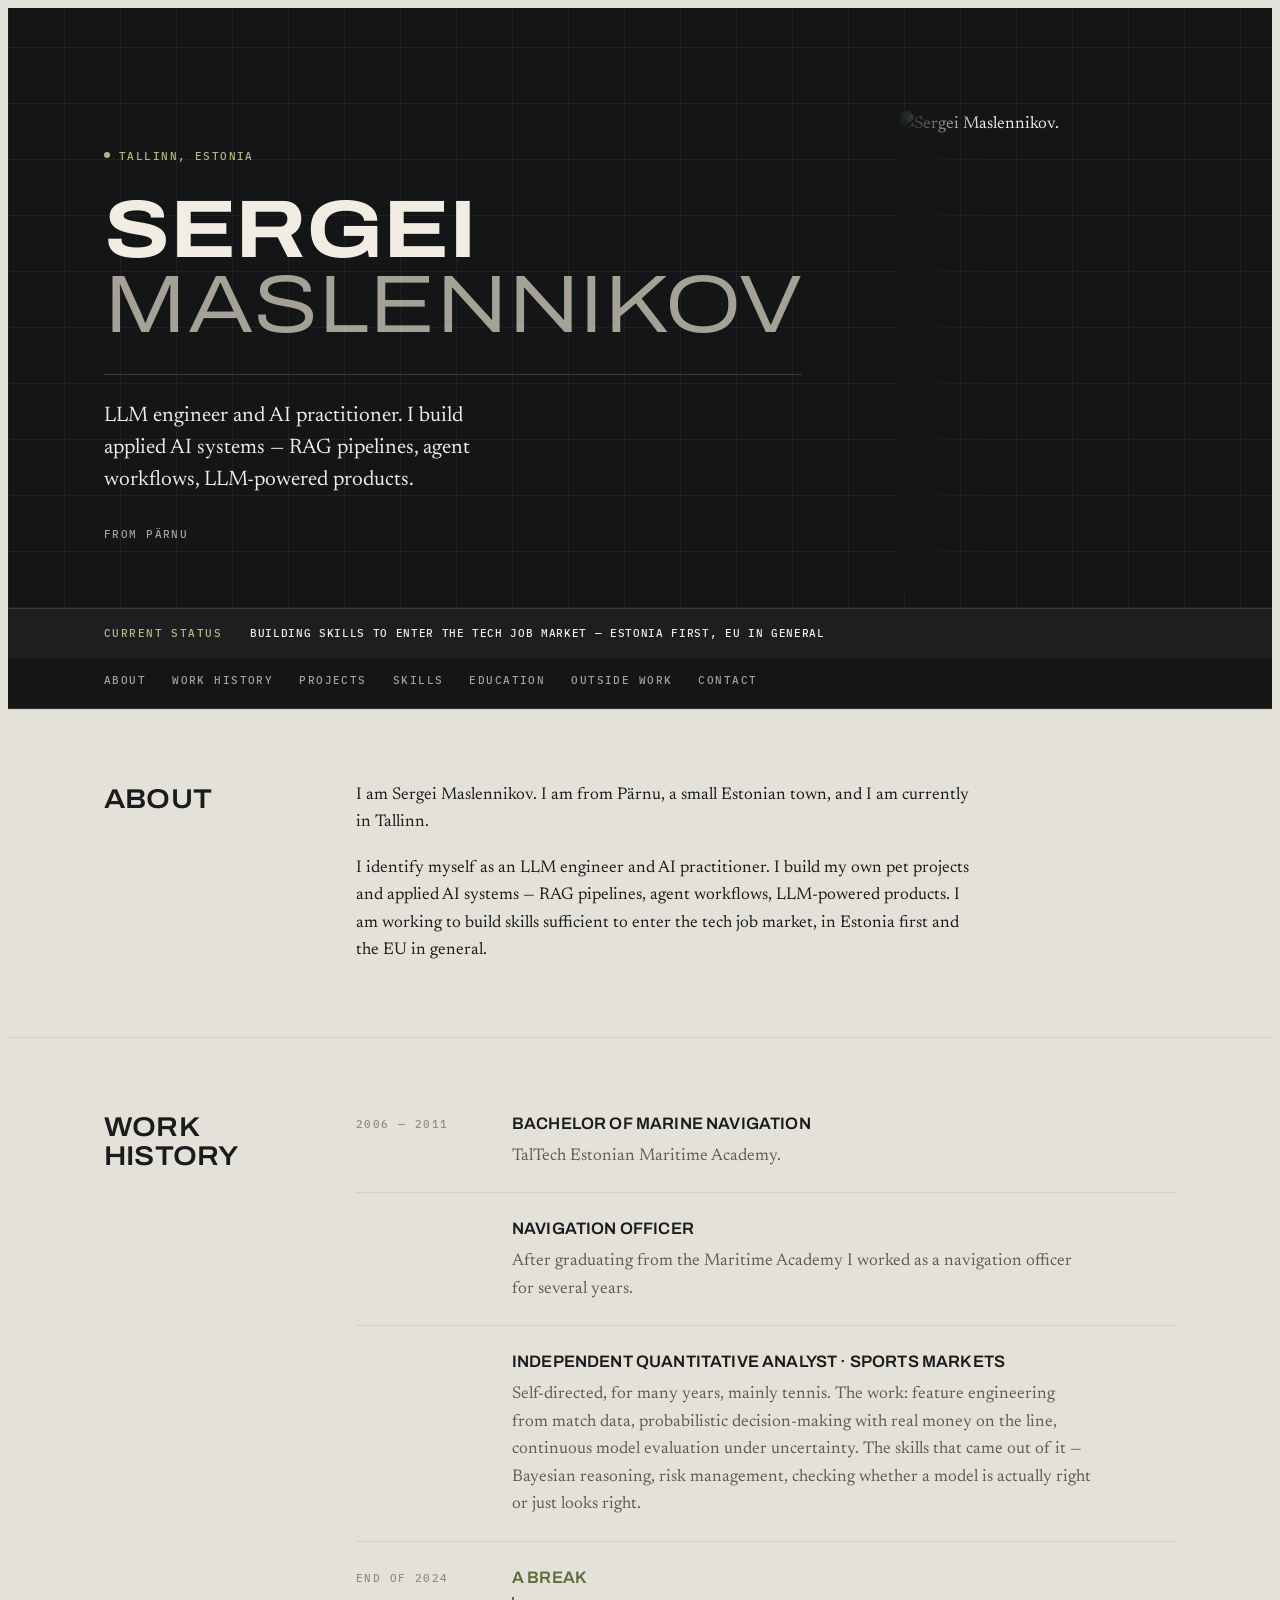
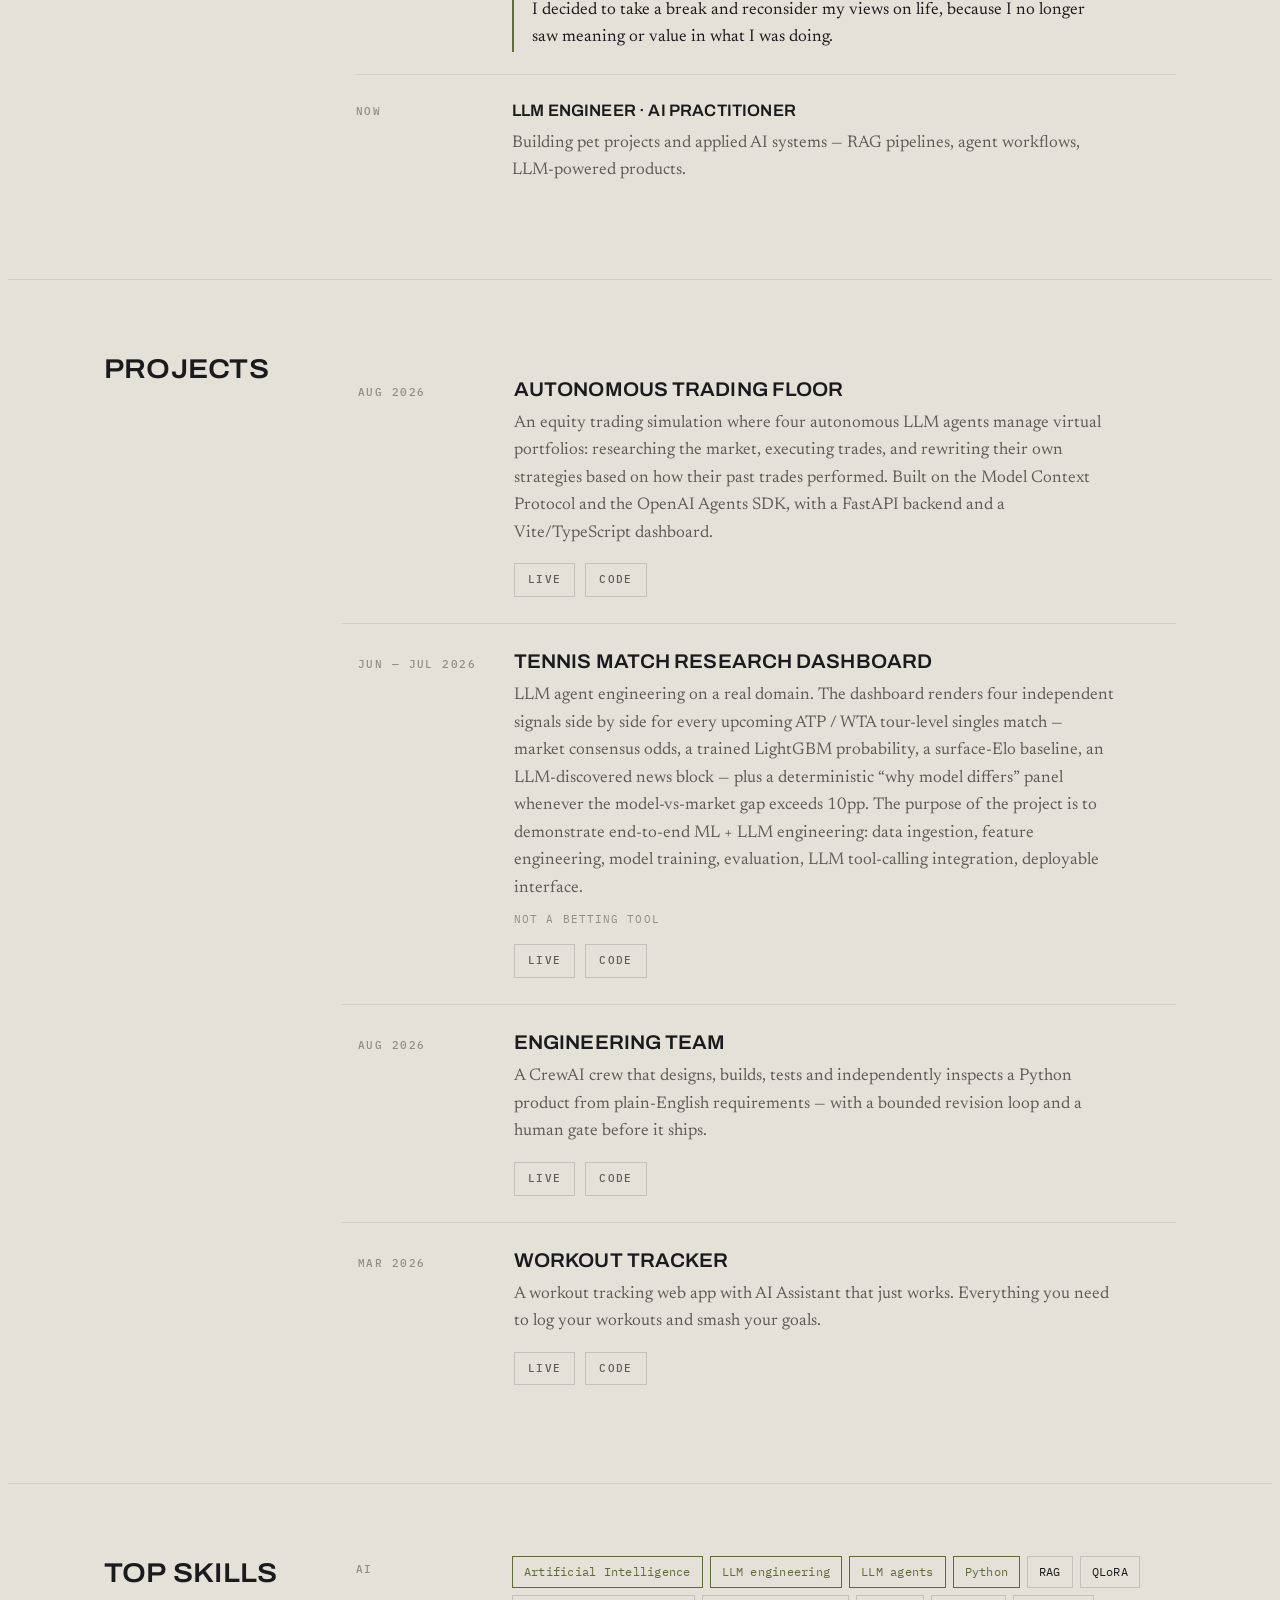
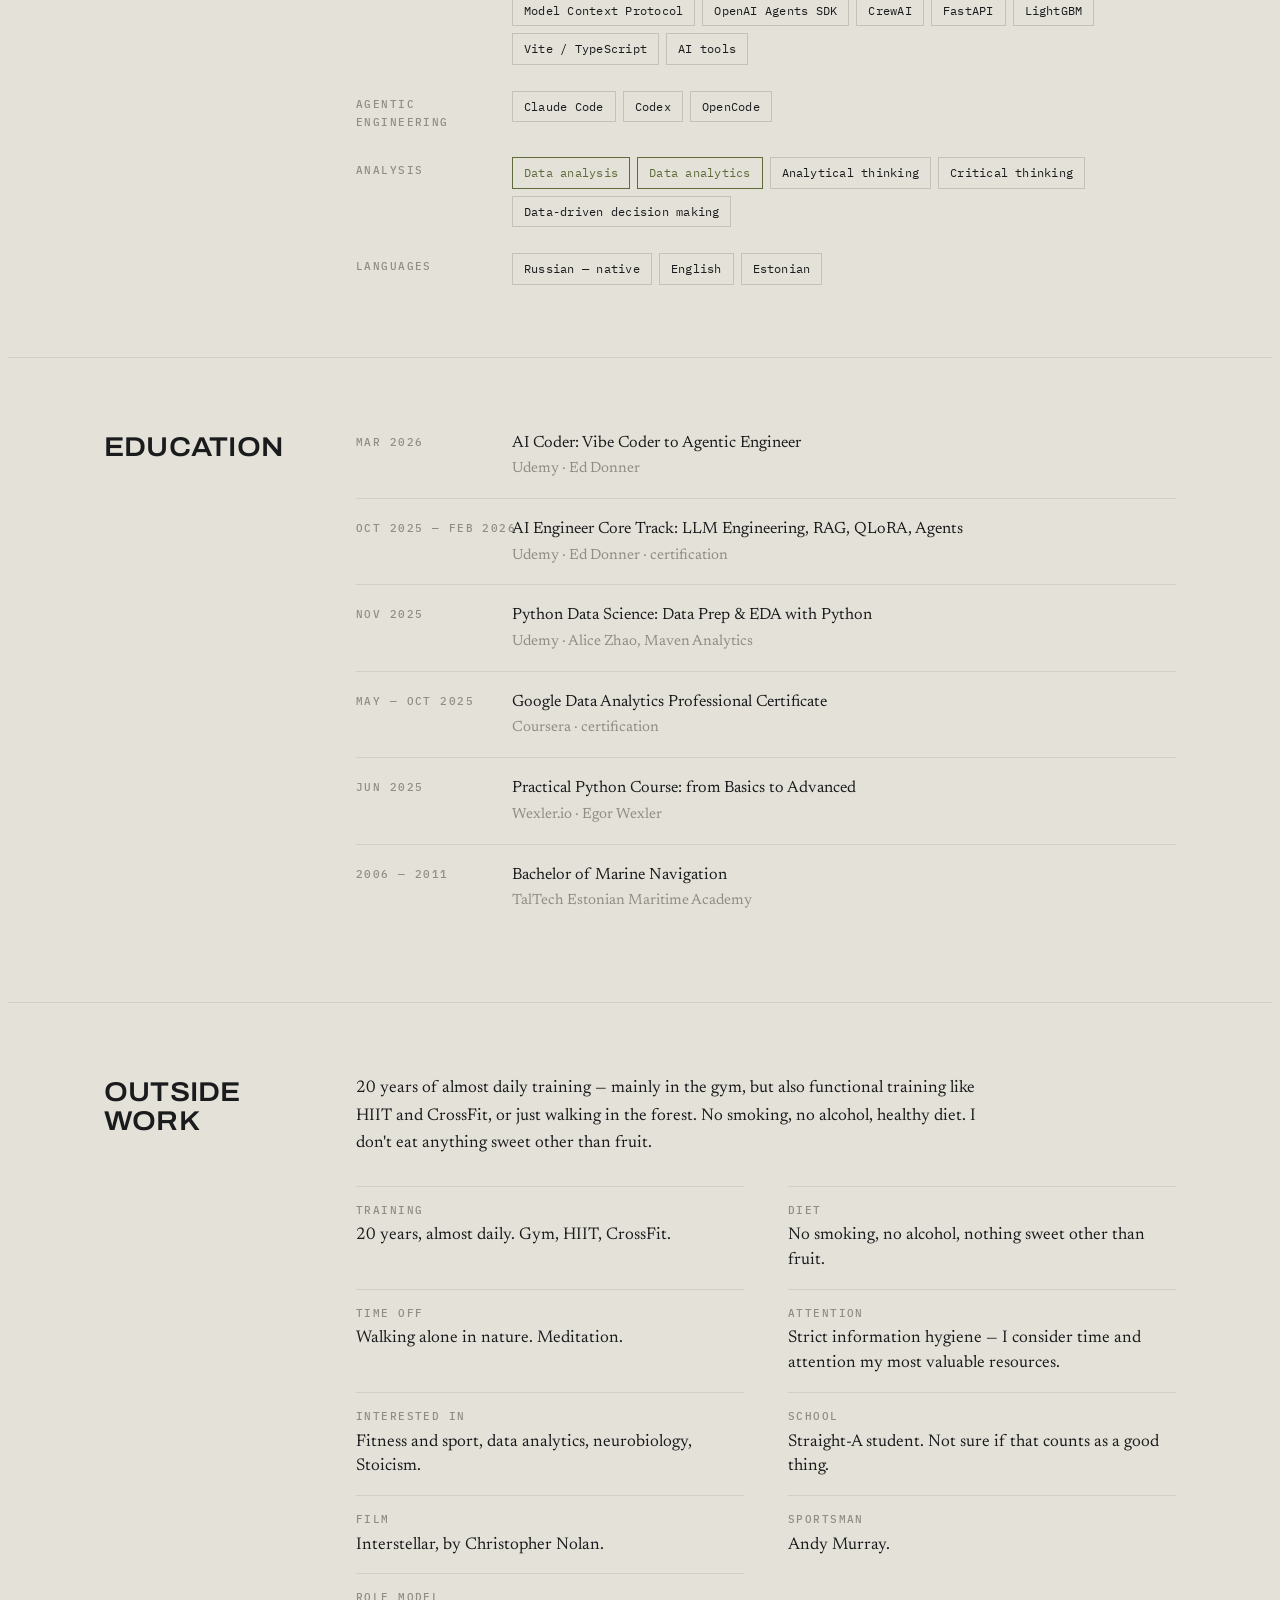
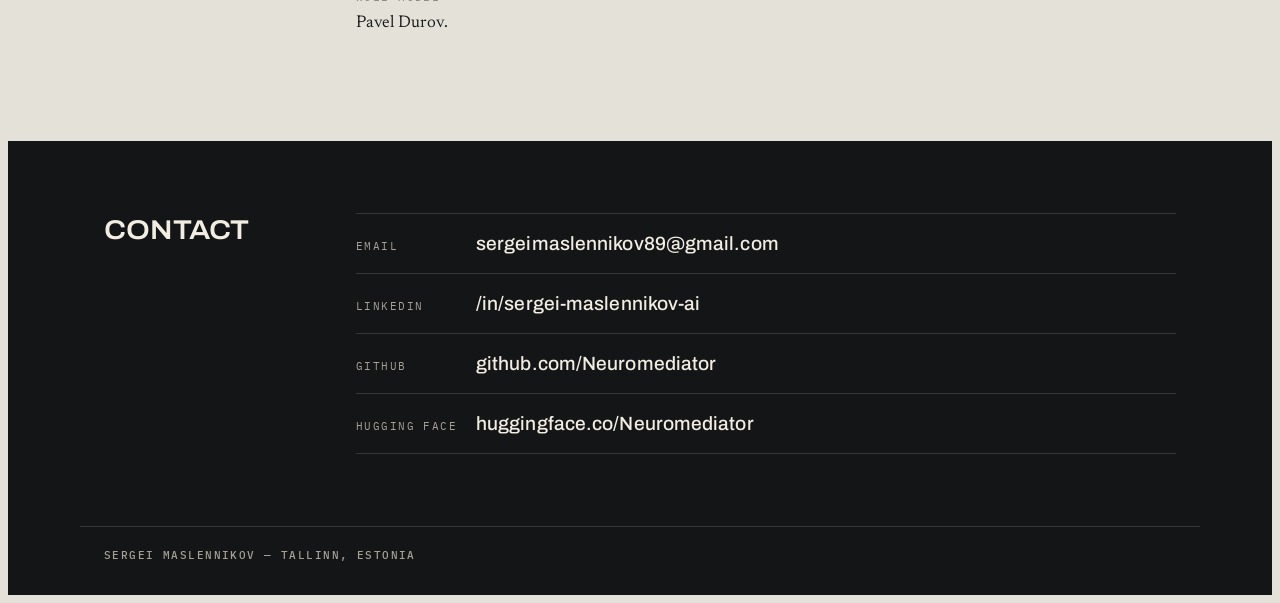
==== commit 71dc1da9: "Build English only for now, keeping the Estonian and Russian content" ====
--- a/public/index.html
+++ b/public/index.html
@@ -7,10 +7,6 @@
 <title>Sergei Maslennikov</title>
 <meta name="description" content="Sergei Maslennikov — LLM engineer and AI practitioner in Tallinn, Estonia. RAG pipelines, agent workflows, LLM-powered products.">
 <link rel="canonical" href="https://sergeimaslennikov.com/">
-<link rel="alternate" hreflang="en" href="https://sergeimaslennikov.com/">
-<link rel="alternate" hreflang="et" href="https://sergeimaslennikov.com/et/">
-<link rel="alternate" hreflang="ru" href="https://sergeimaslennikov.com/ru/">
-<link rel="alternate" hreflang="x-default" href="https://sergeimaslennikov.com/">
 <meta property="og:type" content="profile">
 <meta property="og:title" content="Sergei Maslennikov">
 <meta property="og:description" content="Sergei Maslennikov — LLM engineer and AI practitioner in Tallinn, Estonia. RAG pipelines, agent workflows, LLM-powered products.">
@@ -461,6 +457,7 @@
   pointer-events:none;
 }
 .nav::after{display:none}
+.nav-solo::after{display:block}
 
 /* ───────────────────── Cyrillic: Archivo and Newsreader have no Cyrillic ─── */
 html[lang="ru"]{
@@ -502,7 +499,7 @@
   </div>
 </div>
 
-<nav class="nav" aria-label="Sections">
+<nav class="nav nav-solo" aria-label="Sections">
   <div class="wrap mono">
     <div class="nav-links">
       <a href="#about">About</a>
@@ -514,12 +511,7 @@
       <a href="#contact">Contact</a>
       
     </div>
-    <div class="lang" role="group" aria-label="Language">
-      <a href="/" hreflang="en" lang="en" aria-current="page">EN</a>
-      <a href="/et/" hreflang="et" lang="et">ET</a>
-      <a href="/ru/" hreflang="ru" lang="ru">RU</a>
-      
-    </div>
+    
   </div>
 </nav>
 
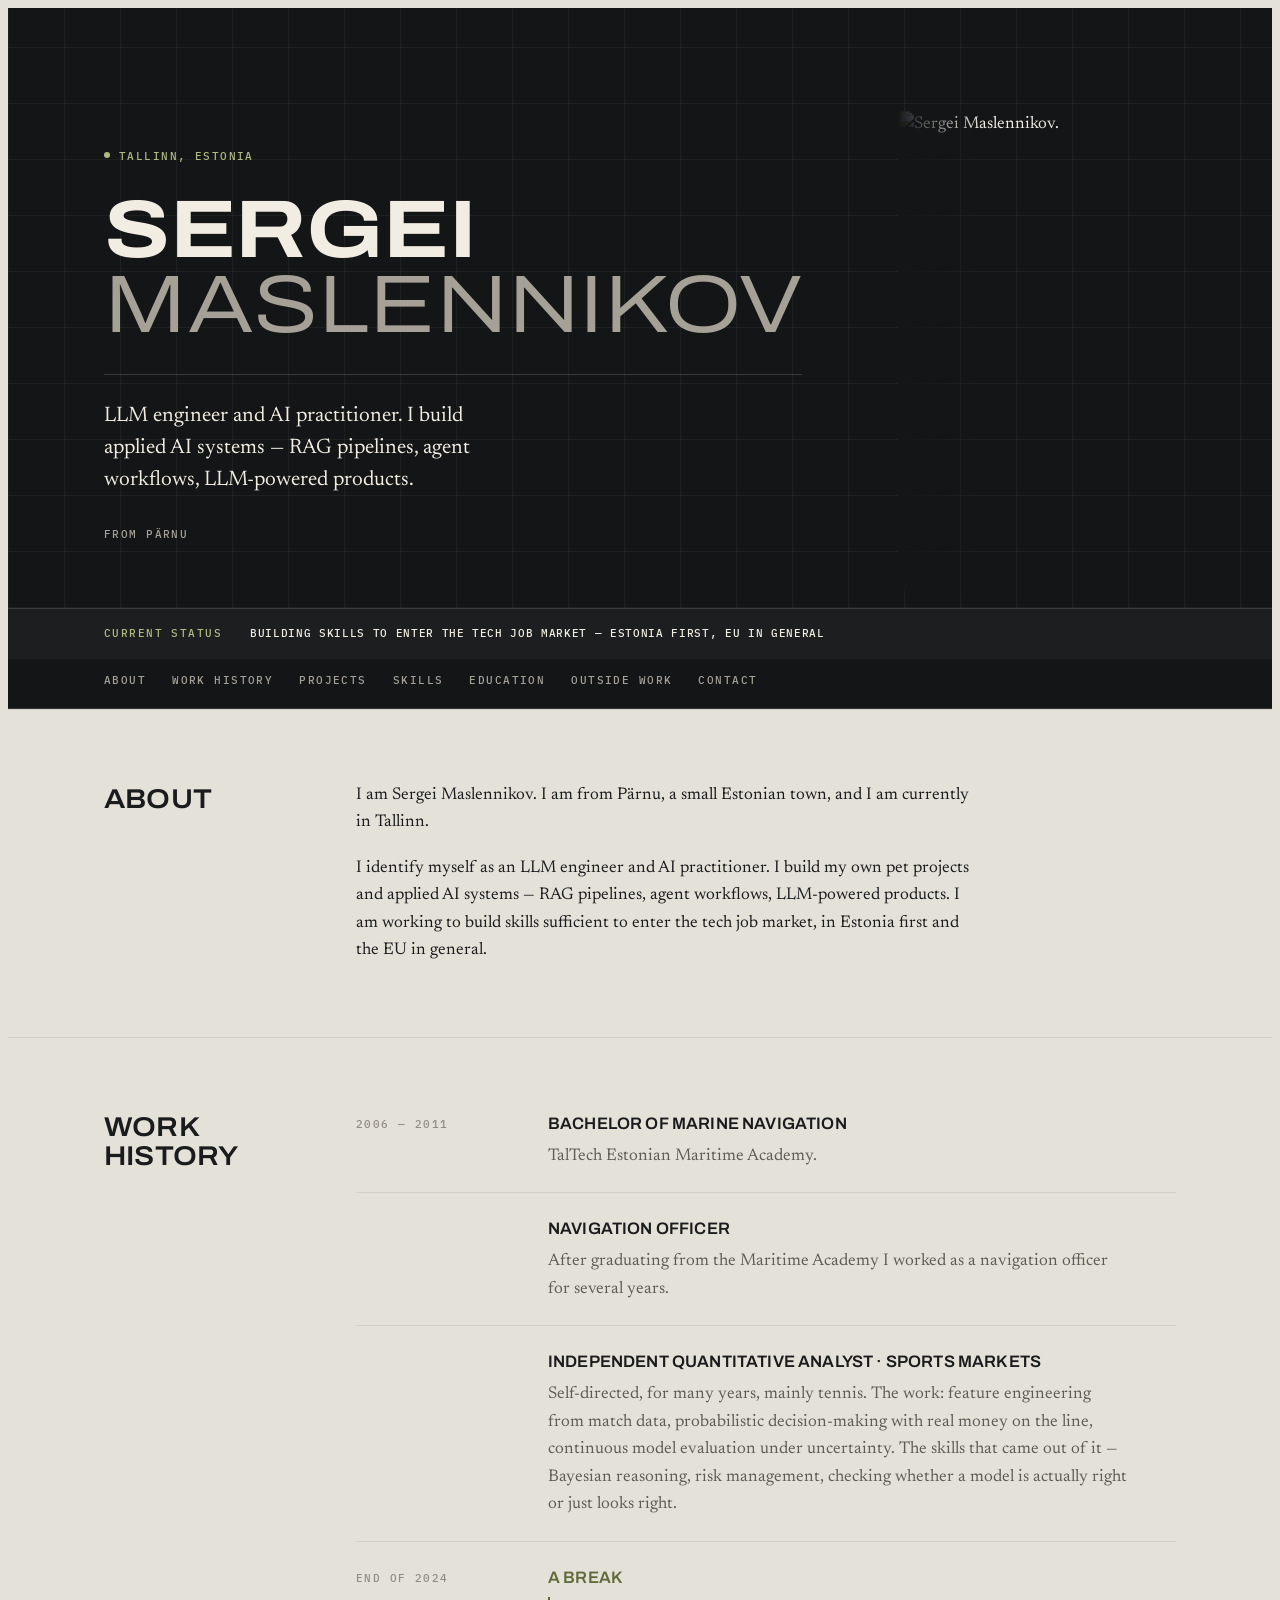
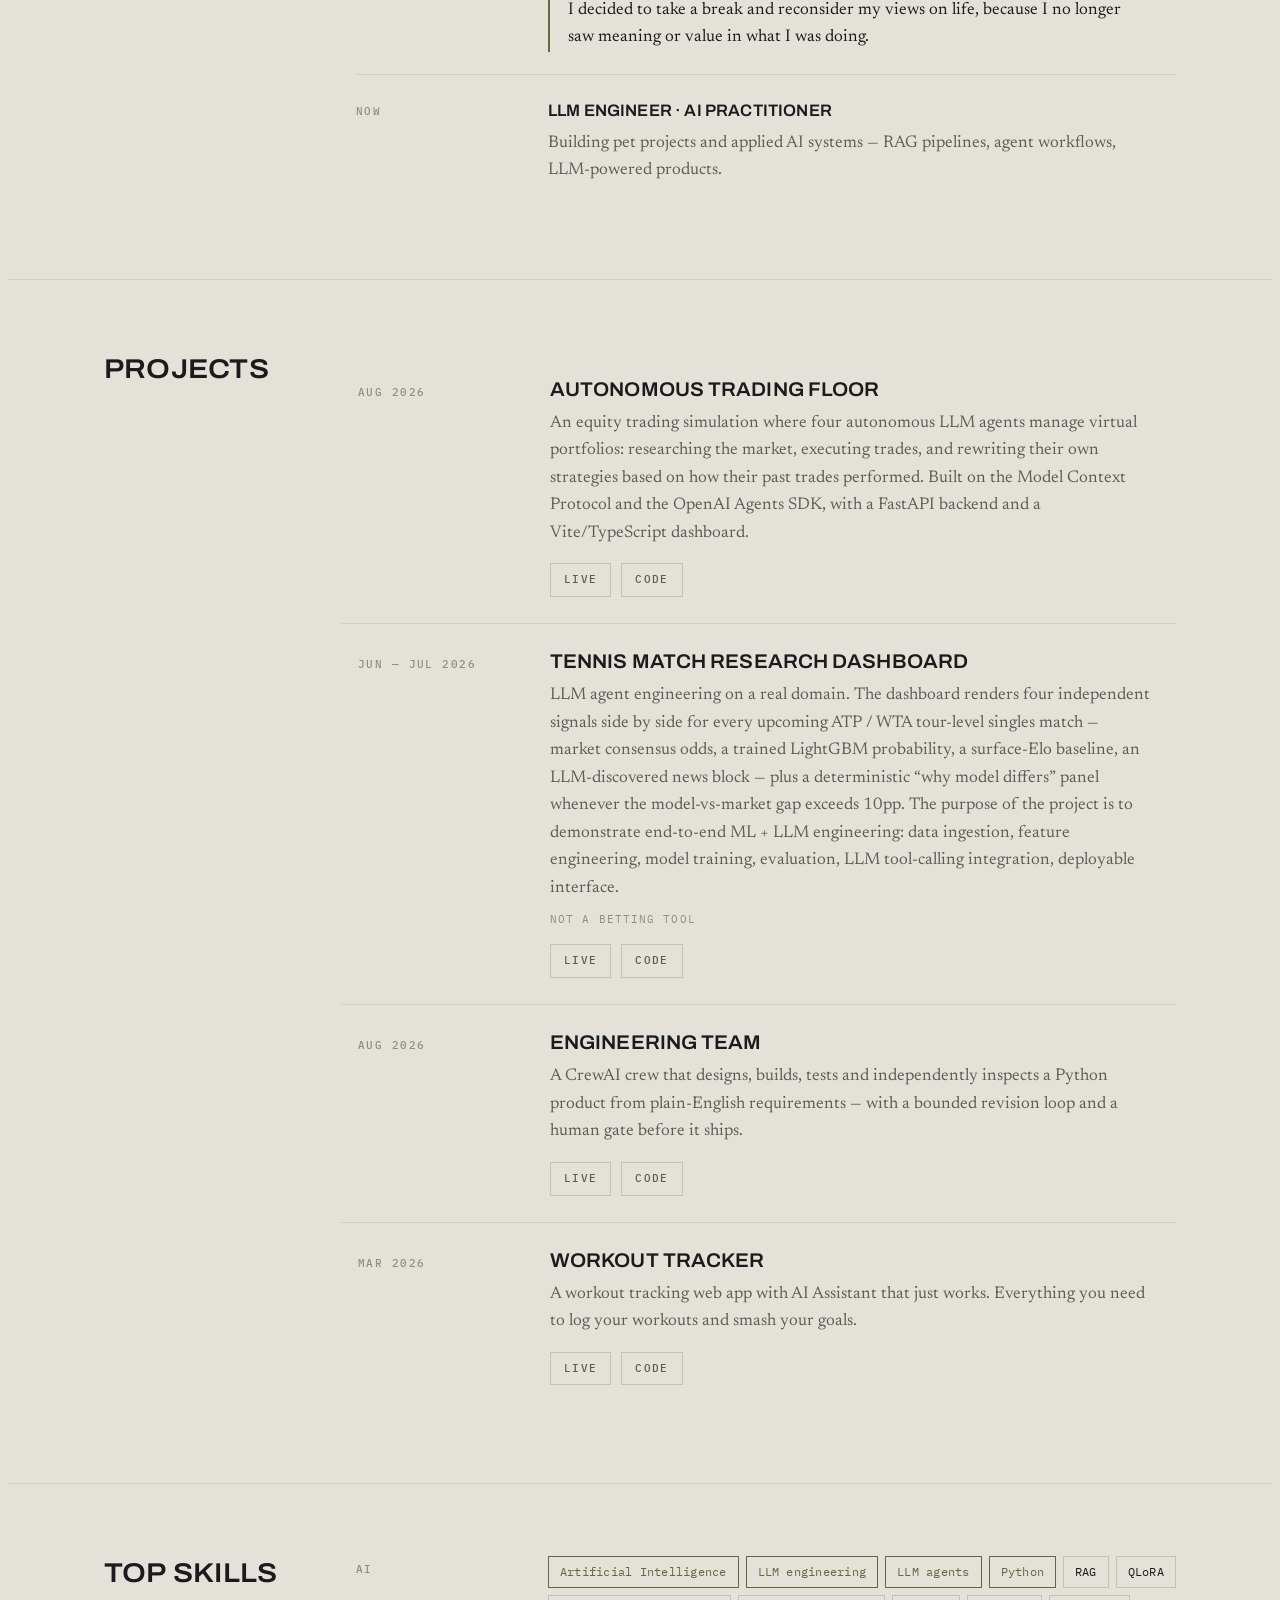
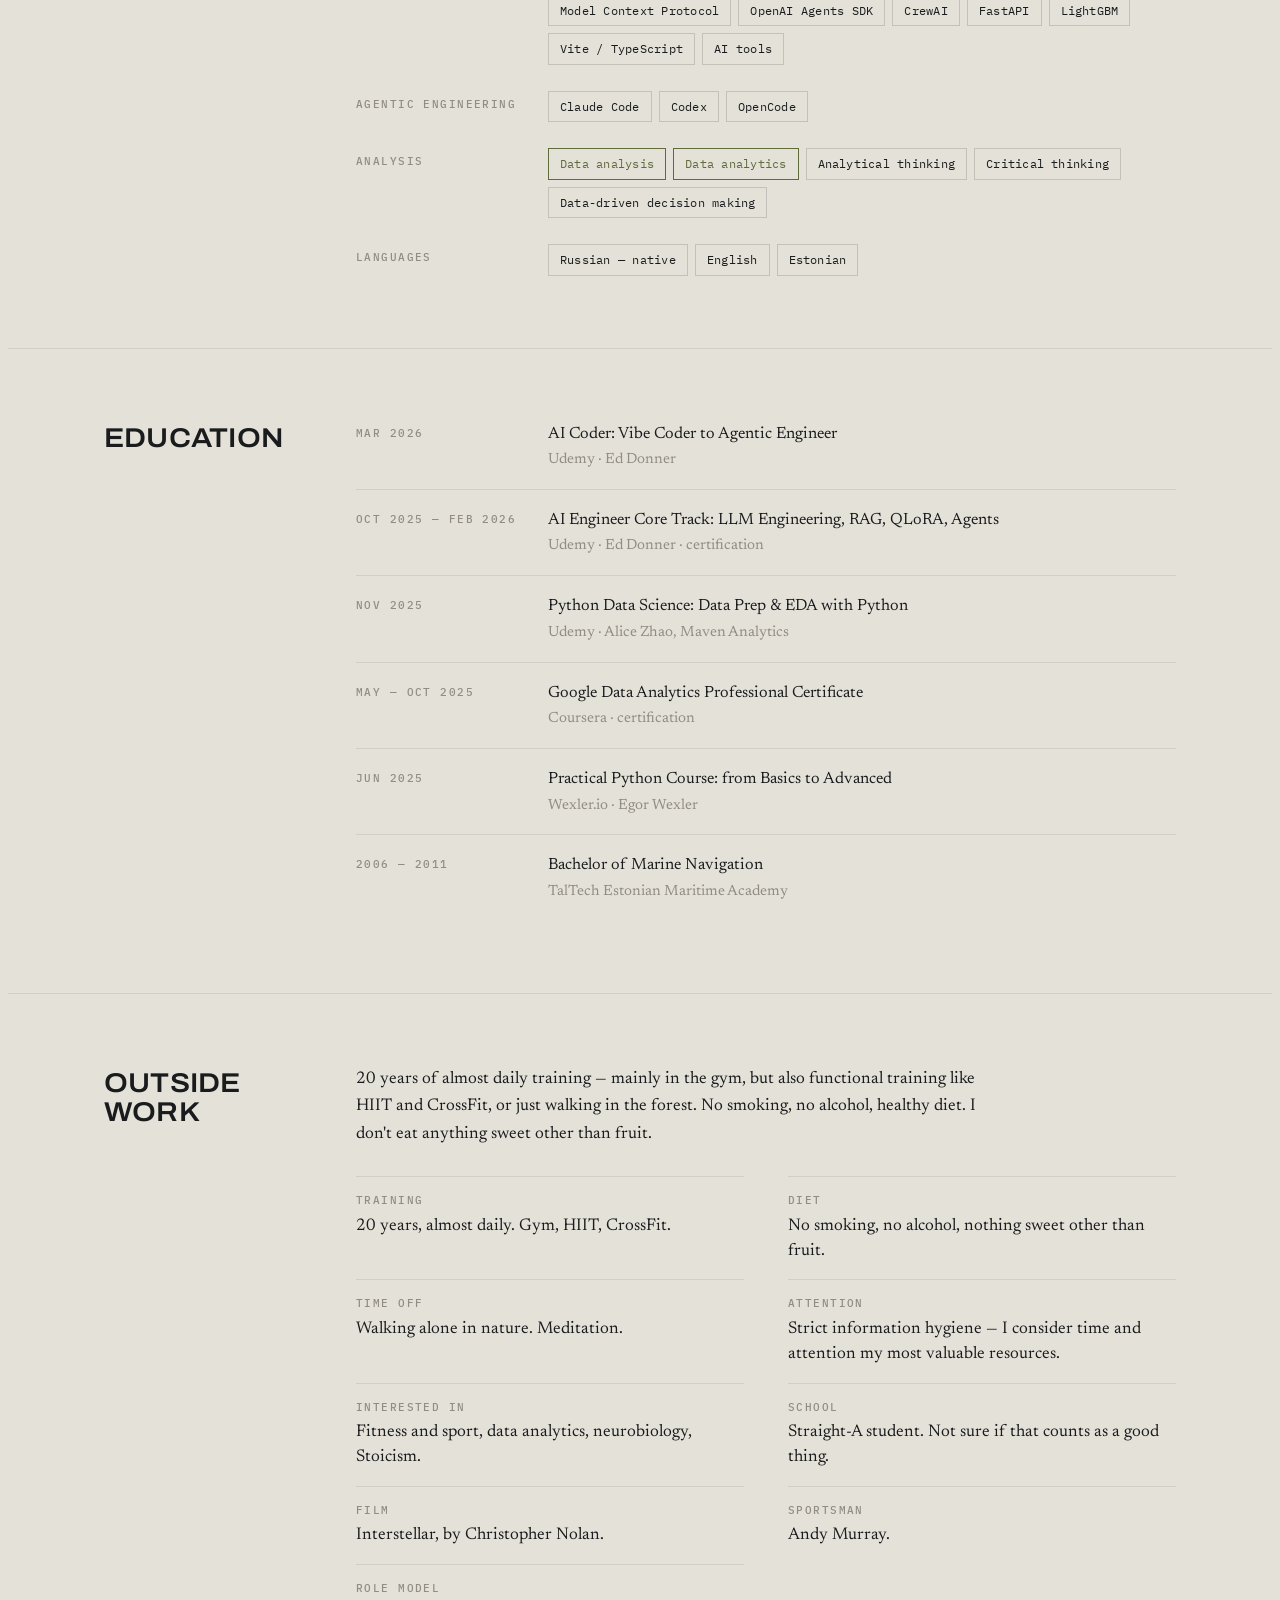
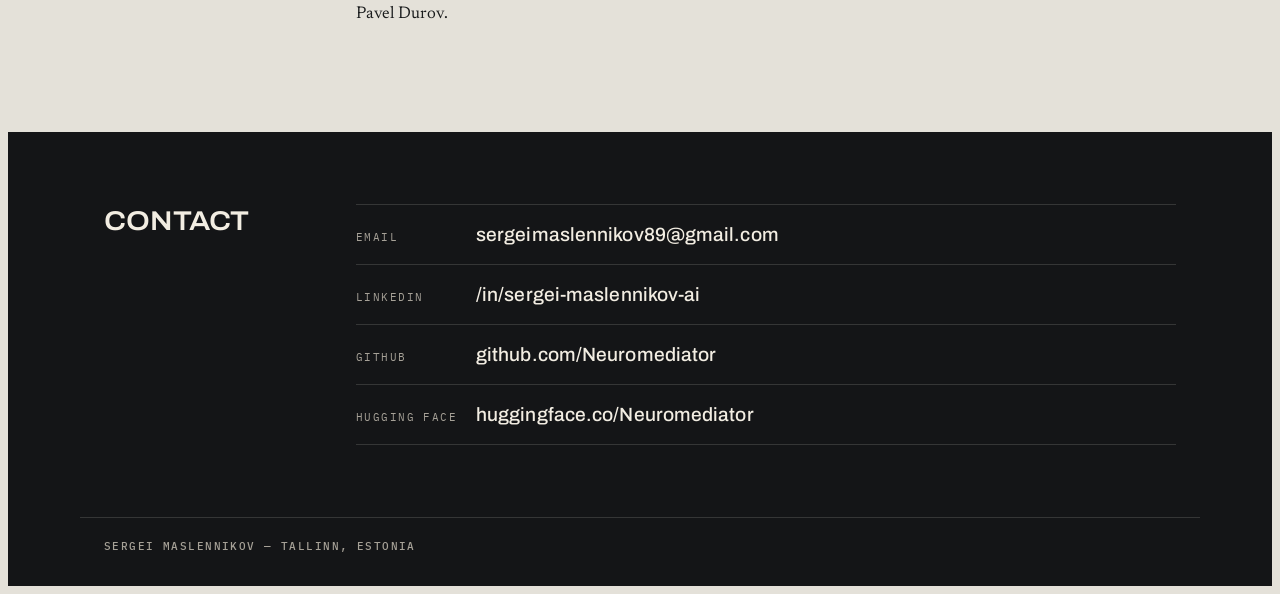
==== commit ee40c89f: "Widen the date column so long ranges clear the titles" ====
--- a/public/index.html
+++ b/public/index.html
@@ -41,6 +41,7 @@
   --ink-rule:  rgba(242,237,226,.15);
 
   --rail: 208px;
+  --when: 168px;   /* left column of the work, project, skills and study rows */
   --gap: 44px;
   --max: 1120px;
 
@@ -244,13 +245,13 @@
 .track{display:flex;flex-direction:column}
 .leg{
   display:grid;
-  grid-template-columns:132px minmax(0,1fr);
+  grid-template-columns:var(--when) minmax(0,1fr);
   gap:24px;
   padding-block:22px;
   border-top:1px solid var(--rule-soft);
 }
 .leg:first-child{border-top:0;padding-top:0}
-.leg .when{color:var(--fg-faint);padding-top:6px;white-space:nowrap}
+.leg .when{color:var(--fg-faint);padding-top:6px}
 .leg h3{
   font-variation-settings:"wdth" 100,"wght" 600;
   font-size:1.04rem;letter-spacing:.01em;
@@ -269,7 +270,7 @@
 .projects{display:flex;flex-direction:column}
 .proj{
   display:grid;
-  grid-template-columns:132px minmax(0,1fr);
+  grid-template-columns:var(--when) minmax(0,1fr);
   gap:24px;
   padding:26px 20px 26px 16px;
   margin-left:-16px;
@@ -308,7 +309,7 @@
 .caps{display:flex;flex-direction:column;gap:26px}
 .cap-group{
   display:grid;
-  grid-template-columns:132px minmax(0,1fr);
+  grid-template-columns:var(--when) minmax(0,1fr);
   gap:24px;
   align-items:start;
 }
@@ -326,13 +327,13 @@
 .study{display:flex;flex-direction:column}
 .item{
   display:grid;
-  grid-template-columns:132px minmax(0,1fr);
+  grid-template-columns:var(--when) minmax(0,1fr);
   gap:24px;
   padding-block:17px;
   border-top:1px solid var(--rule-soft);
 }
 .item:first-child{border-top:0;padding-top:0}
-.item .when{color:var(--fg-faint);padding-top:4px;white-space:nowrap}
+.item .when{color:var(--fg-faint);padding-top:4px}
 .item .what{font-size:1.02rem}
 .item .who{display:block;color:var(--fg-faint);font-size:.92rem}
 
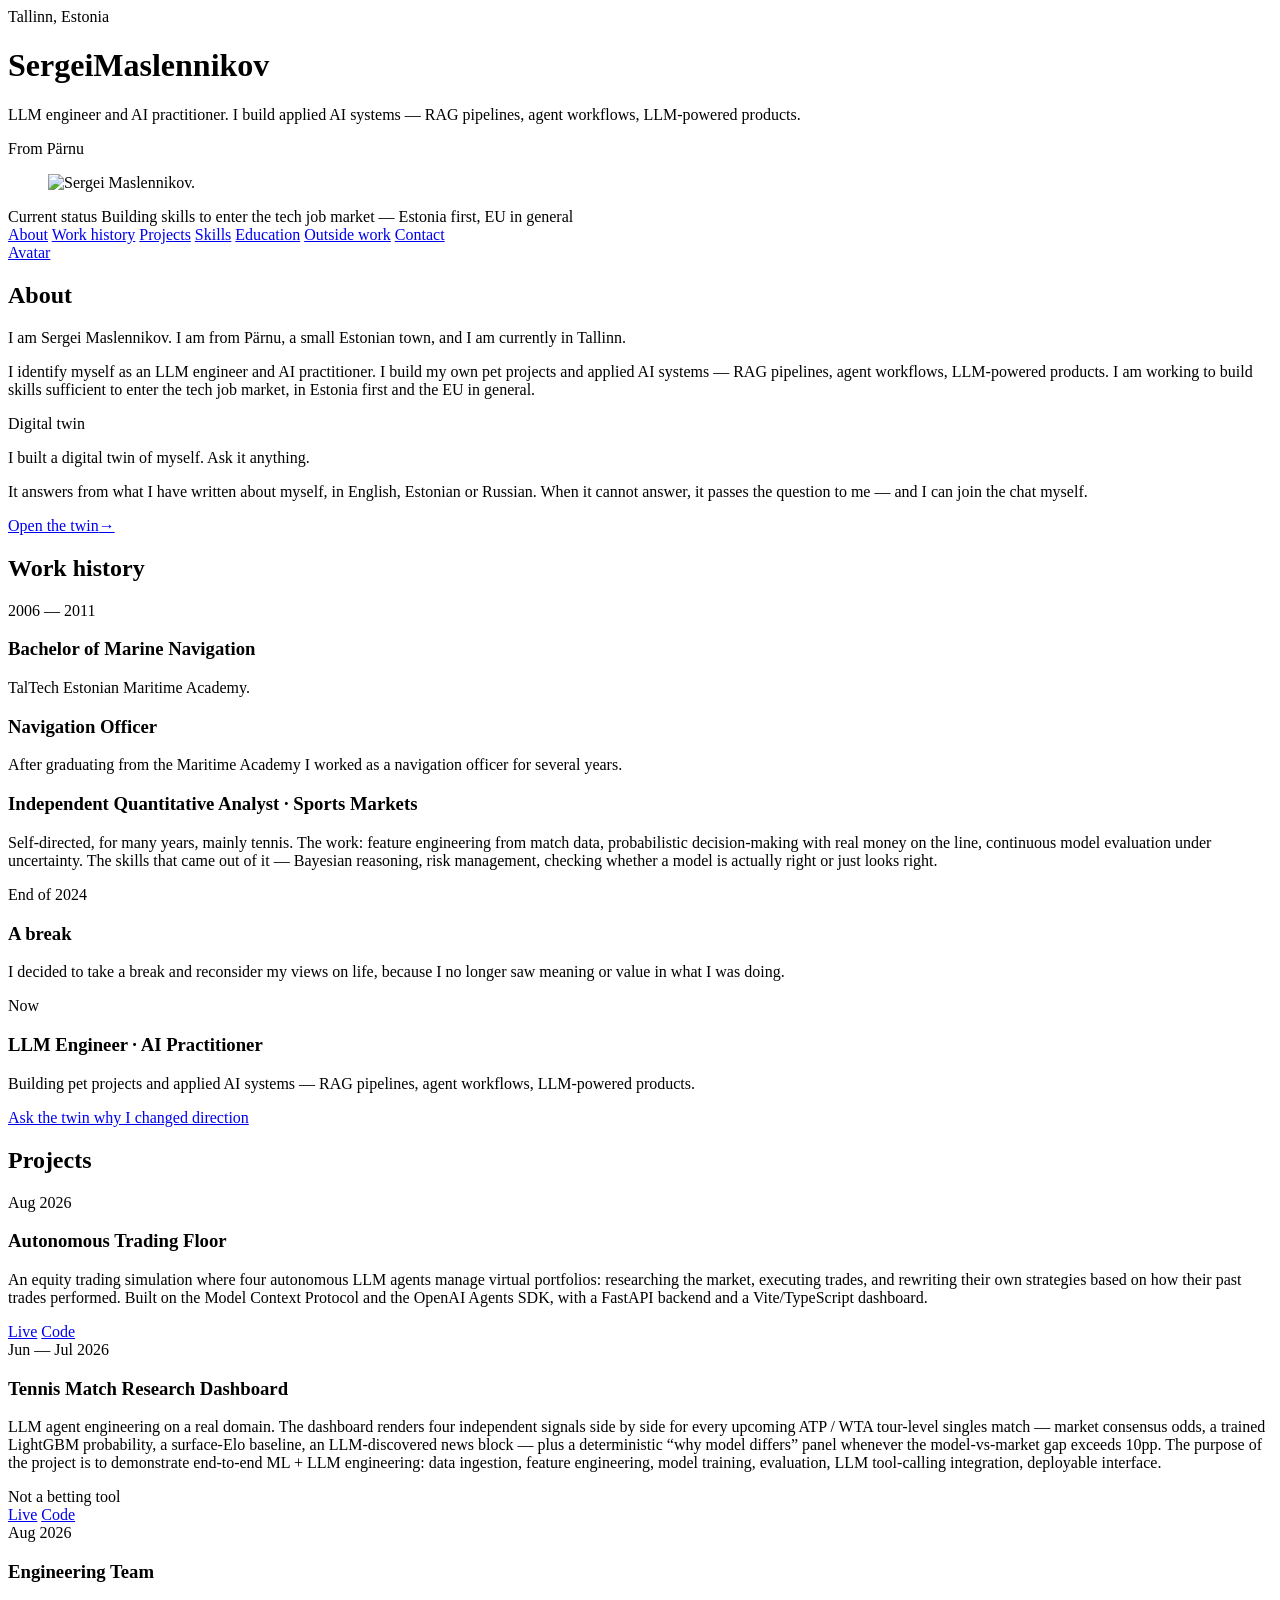
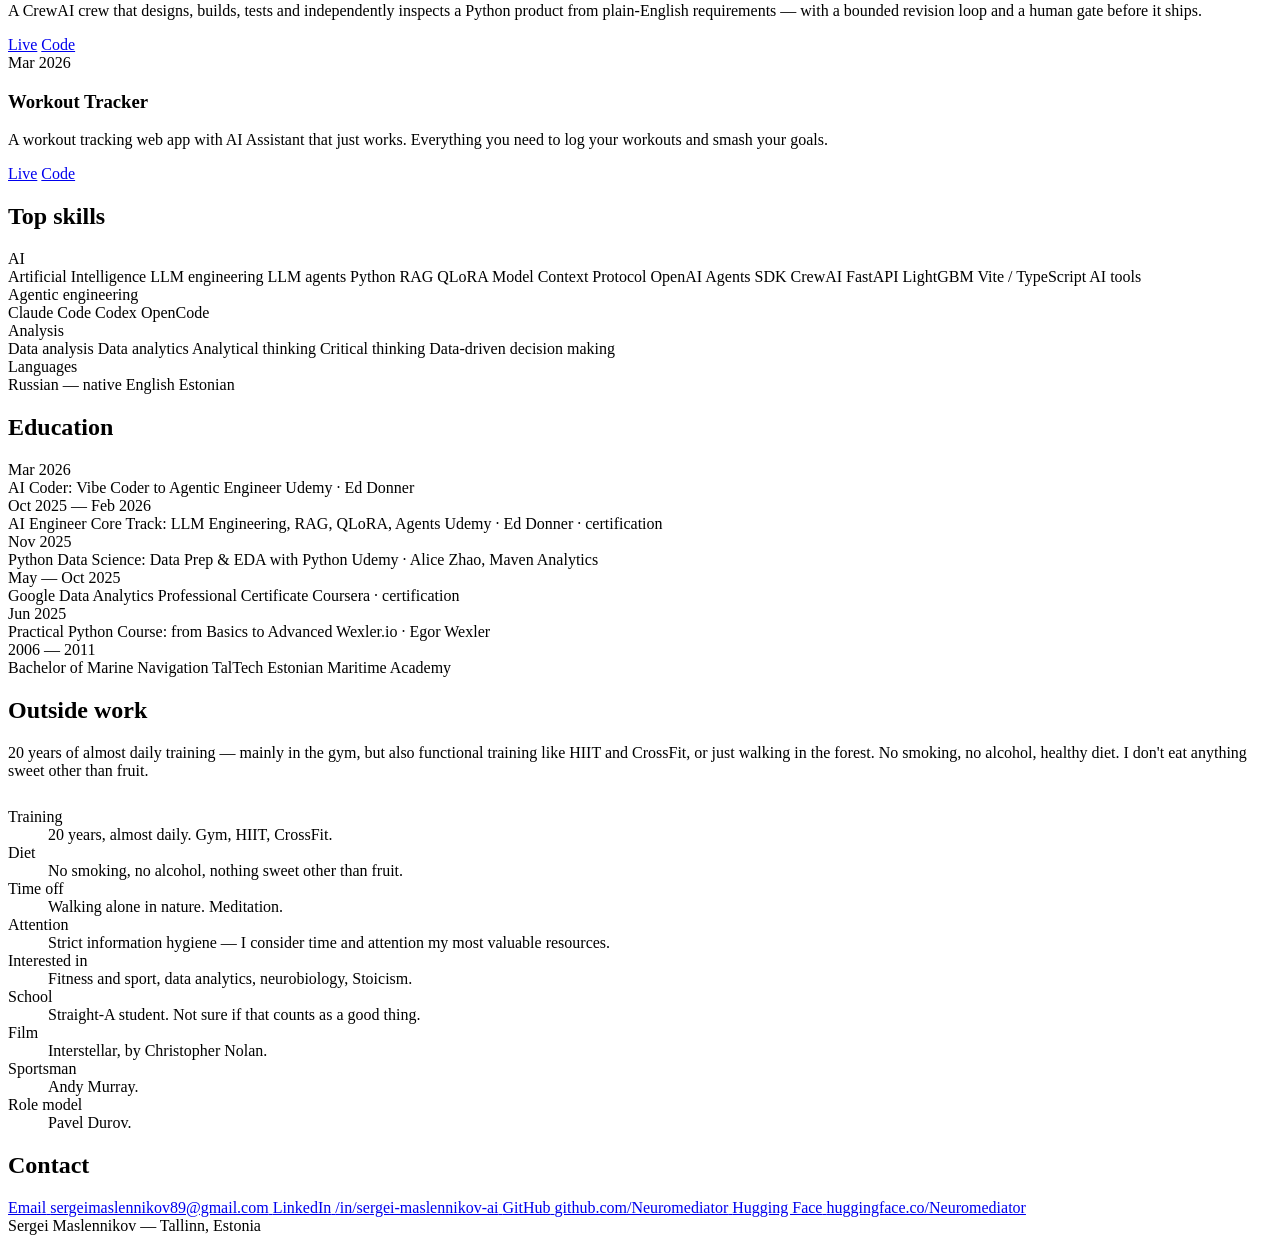
==== commit 003b792c: "Add the avatar page and link the twin from the nav and the page body" ====
--- a/public/index.html
+++ b/public/index.html
@@ -19,459 +19,7 @@
 <link rel="preconnect" href="https://fonts.gstatic.com" crossorigin>
 <link rel="stylesheet" href="https://fonts.googleapis.com/css2?family=Archivo:wdth,wght@62..125,300..800&amp;family=IBM+Plex+Mono:wght@400;500&amp;family=Newsreader:ital,opsz,wght@0,6..72,300..600;1,6..72,300..500&amp;display=swap">
 
-<style>
-/* ───────────────────────── tokens ───────────────────────── */
-:root{
-  --bg:        #E4E1D9;
-  --bg-raised: #EFEDE7;
-  --fg:        #191B1C;
-  --fg-muted:  #5E5C55;
-  --fg-faint:  #918D83;
-  --rule:      rgba(25,27,28,.16);
-  --rule-soft: rgba(25,27,28,.09);
-  --accent:    #5F6B39;
-  --accent-ink:#F2EDE2;
-
-  /* fixed dark bands — identical in both themes */
-  --ink:       #141517;
-  --ink-2:     #1C1E20;
-  --bone:      #F2EDE2;
-  --bone-dim:  #A6A197;
-  --moss:      #AEBB82;
-  --ink-rule:  rgba(242,237,226,.15);
-
-  --rail: 208px;
-  --when: 168px;   /* left column of the work, project, skills and study rows */
-  --gap: 44px;
-  --max: 1120px;
-
-  --f-display: "Archivo", "Helvetica Neue", Arial, sans-serif;
-  --f-body: "Newsreader", Georgia, "Times New Roman", serif;
-  --f-mono: "IBM Plex Mono", ui-monospace, "SFMono-Regular", Menlo, monospace;
-}
-@media (prefers-color-scheme: dark){
-  :root:not([data-theme="light"]){
-    --bg:        #131415;
-    --bg-raised: #1B1D1E;
-    --fg:        #E7E3D9;
-    --fg-muted:  #A19C92;
-    --fg-faint:  #7C776E;
-    --rule:      rgba(231,227,217,.17);
-    --rule-soft: rgba(231,227,217,.09);
-    --accent:    #AEBB82;
-    --accent-ink:#141517;
-  }
-}
-:root[data-theme="dark"]{
-  --bg:        #131415;
-  --bg-raised: #1B1D1E;
-  --fg:        #E7E3D9;
-  --fg-muted:  #A19C92;
-  --fg-faint:  #7C776E;
-  --rule:      rgba(231,227,217,.17);
-  --rule-soft: rgba(231,227,217,.09);
-  --accent:    #AEBB82;
-  --accent-ink:#141517;
-}
-
-/* ───────────────────────── base ───────────────────────── */
-*{box-sizing:border-box}
-body{
-  background:var(--bg);
-  color:var(--fg);
-  font-family:var(--f-body);
-  font-size:17px;
-  line-height:1.62;
-  -webkit-font-smoothing:antialiased;
-}
-img{display:block;max-width:100%}
-a{color:inherit}
-::selection{background:var(--accent);color:var(--accent-ink)}
-:focus-visible{outline:2px solid var(--accent);outline-offset:3px}
-
-.wrap{max-width:var(--max);margin-inline:auto;padding-inline:24px}
-
-.mono{
-  font-family:var(--f-mono);
-  font-size:11px;
-  letter-spacing:.13em;
-  text-transform:uppercase;
-  font-weight:500;
-}
-
-h1,h2,h3{margin:0;font-family:var(--f-display);text-wrap:balance}
-
-/* ───────────────────────── hero ───────────────────────── */
-.hero{
-  background:var(--ink);
-  color:var(--bone);
-  position:relative;
-  overflow:hidden;
-}
-.hero::before{
-  content:"";
-  position:absolute;inset:0;
-  background-image:
-    repeating-linear-gradient(90deg, rgba(242,237,226,.05) 0 1px, transparent 1px 56px),
-    repeating-linear-gradient(0deg,  rgba(242,237,226,.05) 0 1px, transparent 1px 56px);
-  pointer-events:none;
-}
-.hero-inner{
-  position:relative;
-  display:grid;
-  grid-template-columns:1fr 384px;
-  gap:56px;
-  align-items:end;
-  padding-block:64px 0;
-  min-height:600px;
-}
-.hero-type{padding-bottom:64px}
-
-.eyebrow{color:var(--moss);display:block;margin-bottom:26px}
-.eyebrow .dot{
-  display:inline-block;width:6px;height:6px;border-radius:50%;
-  background:var(--moss);margin-right:9px;vertical-align:2px;
-}
-h1{
-  font-variation-settings:"wdth" 118,"wght" 700;
-  font-size:clamp(2.55rem,7.4vw,5.1rem);
-  line-height:.92;
-  letter-spacing:-.005em;
-  text-transform:uppercase;
-}
-h1 .surname{
-  display:block;
-  font-variation-settings:"wdth" 118,"wght" 350;
-  color:var(--bone-dim);
-}
-.hero-rule{
-  height:1px;background:var(--ink-rule);
-  margin-block:32px 26px;
-}
-.lede{
-  font-size:clamp(1.12rem,2.1vw,1.32rem);
-  line-height:1.5;
-  max-width:34ch;
-  color:var(--bone);
-}
-.meta{
-  display:flex;flex-wrap:wrap;gap:8px 22px;
-  margin-top:30px;color:var(--bone-dim);
-}
-.meta span{white-space:nowrap}
-
-.hero-photo{
-  align-self:end;
-  position:relative;
-  aspect-ratio:4/5;
-  width:100%;
-}
-.hero-photo img{
-  width:100%;height:100%;
-  object-fit:cover;object-position:50% 42%;
-}
-.hero-photo::after{
-  content:"";position:absolute;inset:0;
-  background:linear-gradient(90deg, var(--ink) 0%, rgba(20,21,23,0) 22%);
-  pointer-events:none;
-}
-
-/* status strip */
-.status{
-  background:var(--ink-2);
-  color:var(--bone);
-  border-top:1px solid var(--ink-rule);
-}
-.status .wrap{
-  display:flex;flex-wrap:wrap;gap:10px 28px;
-  align-items:baseline;
-  padding-block:16px;
-}
-.status .k{color:var(--moss)}
-.status .v{color:var(--bone);letter-spacing:.06em}
-
-/* ───────────────────────── nav ───────────────────────── */
-.nav{
-  position:sticky;top:0;z-index:20;
-  background:var(--ink);
-  border-bottom:1px solid var(--ink-rule);
-}
-.nav .wrap{
-  display:flex;align-items:center;gap:26px;
-  padding-block:13px;
-  overflow-x:auto;
-  overscroll-behavior-x:contain;
-  scrollbar-width:none;-ms-overflow-style:none;
-}
-.nav .wrap::-webkit-scrollbar{display:none}
-.nav a{
-  color:var(--bone-dim);
-  text-decoration:none;
-  white-space:nowrap;
-  padding-bottom:4px;
-  border-bottom:1px solid transparent;
-  transition:color .18s ease,border-color .18s ease;
-}
-.nav a:hover{color:var(--bone)}
-.nav a[aria-current="true"]{color:var(--moss);border-bottom-color:var(--moss)}
-.nav::after{ /* edge fade when the bar scrolls on narrow screens */
-  content:"";position:absolute;top:0;bottom:1px;right:0;width:34px;
-  background:linear-gradient(90deg,rgba(20,21,23,0),var(--ink));
-  pointer-events:none;
-}
-
-/* ───────────────────────── sections ───────────────────────── */
-section{border-top:1px solid var(--rule-soft)}
-section,footer.contact{scroll-margin-top:52px}
-.sec{
-  display:grid;
-  grid-template-columns:var(--rail) minmax(0,1fr);
-  gap:var(--gap);
-  padding-block:72px;
-}
-h2{
-  font-variation-settings:"wdth" 110,"wght" 600;
-  font-size:clamp(1.32rem,2.4vw,1.7rem);
-  line-height:1.08;
-  text-transform:uppercase;
-  letter-spacing:.008em;
-  padding-top:3px;
-}
-.prose{max-width:62ch}
-.prose p{margin:0 0 1.05em}
-.prose p:last-child{margin-bottom:0}
-
-/* ───────────────────────── history ───────────────────────── */
-.track{display:flex;flex-direction:column}
-.leg{
-  display:grid;
-  grid-template-columns:var(--when) minmax(0,1fr);
-  gap:24px;
-  padding-block:22px;
-  border-top:1px solid var(--rule-soft);
-}
-.leg:first-child{border-top:0;padding-top:0}
-.leg .when{color:var(--fg-faint);padding-top:6px}
-.leg h3{
-  font-variation-settings:"wdth" 100,"wght" 600;
-  font-size:1.04rem;letter-spacing:.01em;
-  text-transform:uppercase;
-  margin-bottom:6px;
-}
-.leg p{margin:0;color:var(--fg-muted);max-width:58ch}
-.leg.pivot h3{color:var(--accent)}
-.leg.pivot p{
-  border-left:2px solid var(--accent);
-  padding-left:18px;
-  color:var(--fg);
-}
-
-/* ───────────────────────── projects ───────────────────────── */
-.projects{display:flex;flex-direction:column}
-.proj{
-  display:grid;
-  grid-template-columns:var(--when) minmax(0,1fr);
-  gap:24px;
-  padding:26px 20px 26px 16px;
-  margin-left:-16px;
-  border-top:1px solid var(--rule-soft);
-  border-left:2px solid transparent;
-  transition:background .22s ease, border-color .22s ease;
-}
-.proj:first-child{border-top:0}
-.proj:hover{background:var(--bg-raised);border-left-color:var(--accent)}
-.proj .when{color:var(--fg-faint);padding-top:6px}
-.proj h3{
-  font-variation-settings:"wdth" 104,"wght" 600;
-  font-size:1.24rem;line-height:1.16;
-  text-transform:uppercase;letter-spacing:.005em;
-  margin-bottom:9px;
-}
-.proj p{margin:0;color:var(--fg-muted);max-width:60ch}
-.proj .caveat{
-  display:block;margin-top:8px;
-  font-family:var(--f-mono);font-size:11px;letter-spacing:.1em;
-  text-transform:uppercase;color:var(--fg-faint);
-}
-.links{display:flex;flex-wrap:wrap;gap:10px;margin-top:16px}
-.links a{
-  font-family:var(--f-mono);font-size:11px;
-  letter-spacing:.12em;text-transform:uppercase;font-weight:500;
-  text-decoration:none;
-  border:1px solid var(--rule);
-  padding:7px 13px;
-  color:var(--fg-muted);
-  transition:color .18s ease,border-color .18s ease,background .18s ease;
-}
-.links a:hover{color:var(--accent-ink);background:var(--accent);border-color:var(--accent)}
-
-/* ───────────────────────── skills ───────────────────────── */
-.caps{display:flex;flex-direction:column;gap:26px}
-.cap-group{
-  display:grid;
-  grid-template-columns:var(--when) minmax(0,1fr);
-  gap:24px;
-  align-items:start;
-}
-.cap-group > .mono{color:var(--fg-faint);padding-top:5px}
-.tags{display:flex;flex-wrap:wrap;gap:7px}
-.tags span{
-  font-family:var(--f-mono);font-size:12px;letter-spacing:.02em;
-  border:1px solid var(--rule);
-  padding:5px 11px;
-  color:var(--fg);
-}
-.tags span.key{border-color:var(--accent);color:var(--accent)}
-
-/* ───────────────────────── education ───────────────────────── */
-.study{display:flex;flex-direction:column}
-.item{
-  display:grid;
-  grid-template-columns:var(--when) minmax(0,1fr);
-  gap:24px;
-  padding-block:17px;
-  border-top:1px solid var(--rule-soft);
-}
-.item:first-child{border-top:0;padding-top:0}
-.item .when{color:var(--fg-faint);padding-top:4px}
-.item .what{font-size:1.02rem}
-.item .who{display:block;color:var(--fg-faint);font-size:.92rem}
-
-/* ───────────────────────── personal ───────────────────────── */
-.facts{
-  display:grid;
-  grid-template-columns:repeat(auto-fit,minmax(248px,1fr));
-  gap:0 44px;
-}
-.fact{padding-block:15px;border-top:1px solid var(--rule-soft)}
-.fact dt{color:var(--fg-faint);margin-bottom:5px}
-.fact dd{margin:0;color:var(--fg);line-height:1.45}
-
-/* ───────────────────────── contact ───────────────────────── */
-.contact{background:var(--ink);color:var(--bone);border-top:0}
-.contact h2{color:var(--bone)}
-.reach{display:flex;flex-direction:column;border-top:1px solid var(--ink-rule)}
-.reach a{
-  display:flex;align-items:baseline;gap:16px;flex-wrap:wrap;
-  text-decoration:none;
-  padding-block:14px;
-  border-bottom:1px solid var(--ink-rule);
-  transition:padding-left .2s ease,color .2s ease;
-}
-.reach a:hover{padding-left:12px;color:var(--moss)}
-.reach .label{
-  font-family:var(--f-mono);font-size:11px;letter-spacing:.13em;
-  text-transform:uppercase;color:var(--bone-dim);
-  width:104px;flex:none;
-}
-.reach .val{
-  font-family:var(--f-display);
-  font-variation-settings:"wdth" 100,"wght" 500;
-  font-size:clamp(1rem,2.2vw,1.2rem);
-  letter-spacing:.005em;
-  word-break:break-word;
-}
-.colophon{
-  border-top:1px solid var(--ink-rule);
-  color:var(--bone-dim);
-  padding-block:20px 30px;
-}
-
-/* ───────────────────────── responsive ───────────────────────── */
-@media (max-width:940px){
-  .hero-inner{grid-template-columns:1fr;gap:0;min-height:0;padding-block:52px 0}
-  .hero-type{padding-bottom:44px}
-  .hero-photo{max-width:420px}
-  .hero-photo::after{background:linear-gradient(0deg, rgba(20,21,23,0) 70%, var(--ink) 100%)}
-  .sec{grid-template-columns:1fr;gap:22px;padding-block:56px}
-  h2{padding-top:0}
-}
-@media (max-width:620px){
-  body{font-size:16px}
-  .wrap{padding-inline:20px}
-  h1{font-size:clamp(1.95rem,9.6vw,2.9rem);font-variation-settings:"wdth" 104,"wght" 700}
-  h1 .surname{font-variation-settings:"wdth" 104,"wght" 350}
-  .hero-inner{padding-block:40px 0}
-  .hero-type{padding-bottom:36px}
-  .eyebrow{margin-bottom:20px}
-  .hero-rule{margin-block:26px 22px}
-  .lede{max-width:none}
-  .meta{margin-top:22px}
-  .hero-photo{max-width:none}
-  .status .wrap{display:block;padding-block:14px}
-  .status .k{display:block;margin-bottom:4px}
-  .status .v{letter-spacing:.04em;line-height:1.5}
-  .nav .wrap{gap:20px;padding-inline:20px}
-  .sec{padding-block:44px;gap:18px}
-  .leg,.proj,.cap-group,.item{grid-template-columns:1fr;gap:8px}
-  .leg .when:empty{display:none}
-  .leg{padding-block:20px}
-  .proj{padding:20px 14px;margin-left:-14px}
-  .leg .when,.item .when,.proj .when{padding-top:0}
-  .leg p,.proj p{max-width:none}
-  .leg.pivot p{padding-left:14px}
-  .cap-group{gap:12px}
-  .facts{gap:0}
-  .reach a{gap:2px;padding-block:13px}
-  .reach .label{width:auto}
-  .reach .val{font-size:1.02rem}
-}
-
-/* ───────────────────────── motion ───────────────────────── */
-@media (prefers-reduced-motion: no-preference){
-  html{scroll-behavior:smooth}
-  @keyframes rise{from{opacity:0;transform:translateY(10px)}to{opacity:1;transform:none}}
-  @keyframes wipe{from{transform:scaleX(0)}to{transform:none}}
-  @keyframes fade{from{opacity:0}to{opacity:1}}
-  .hero .eyebrow{animation:rise .5s cubic-bezier(.2,.7,.3,1) backwards}
-  .hero h1{animation:rise .56s cubic-bezier(.2,.7,.3,1) 80ms backwards}
-  .hero-rule{animation:wipe .5s cubic-bezier(.2,.7,.3,1) 220ms backwards;transform-origin:left}
-  .hero .lede{animation:rise .5s cubic-bezier(.2,.7,.3,1) 280ms backwards}
-  .hero .meta{animation:rise .5s cubic-bezier(.2,.7,.3,1) 350ms backwards}
-  .hero-photo{animation:fade .7s ease 140ms backwards}
-}
-
-/* ───────────────────────── language toggle ───────────────────────── */
-/* The nav bar is now two parts: the section links scroll sideways on narrow
-   screens, the language toggle stays pinned on the right. */
-.nav .wrap{gap:0;overflow:visible}
-.nav-links{
-  display:flex;align-items:center;gap:26px;
-  flex:1;min-width:0;
-  overflow-x:auto;
-  overscroll-behavior-x:contain;
-  scrollbar-width:none;-ms-overflow-style:none;
-  padding-right:34px;
-}
-.nav-links::-webkit-scrollbar{display:none}
-.lang{
-  position:relative;
-  flex:none;display:flex;align-items:center;gap:12px;
-  padding-left:16px;
-  border-left:1px solid var(--ink-rule);
-}
-.lang a{border-bottom-color:transparent}
-.lang a[aria-current="page"]{color:var(--moss);border-bottom-color:transparent}
-.lang::before{ /* edge fade where the scrolling links run under the toggle */
-  content:"";position:absolute;right:100%;top:-13px;bottom:-14px;width:34px;
-  background:linear-gradient(90deg,rgba(20,21,23,0),var(--ink));
-  pointer-events:none;
-}
-.nav::after{display:none}
-.nav-solo::after{display:block}
-
-/* ───────────────────── Cyrillic: Archivo and Newsreader have no Cyrillic ─── */
-html[lang="ru"]{
-  --f-display:"Golos Text","Archivo","Helvetica Neue",Arial,sans-serif;
-  --f-body:"Literata",Georgia,"Times New Roman",serif;
-}
-html[lang="ru"] h1{font-size:clamp(2.3rem,6.6vw,4.5rem)}
-
-@media (max-width:620px){
-  .nav-links{gap:20px}
-  .lang{gap:10px;padding-left:12px}
-}
-</style>
+<link rel="stylesheet" href="/style.css">
 </head>
 
 <body>
@@ -500,7 +48,7 @@
   </div>
 </div>
 
-<nav class="nav nav-solo" aria-label="Sections">
+<nav class="nav" aria-label="Sections">
   <div class="wrap mono">
     <div class="nav-links">
       <a href="#about">About</a>
@@ -512,9 +60,13 @@
       <a href="#contact">Contact</a>
       
     </div>
+    <div class="nav-extra">
+      <a href="/avatar/"><span class="dot"></span>Avatar</a>
+    </div>
     
   </div>
 </nav>
+
 
 <main>
 
@@ -529,6 +81,17 @@
     </div>
   </section>
 
+  <section class="twin" aria-labelledby="twin-line">
+    <div class="wrap">
+      <div class="mono twin-label">Digital twin</div>
+      <div>
+        <p class="twin-line" id="twin-line">I built a digital twin of myself. Ask it anything.</p>
+        <p class="twin-note">It answers from what I have written about myself, in English, Estonian or Russian. When it cannot answer, it passes the question to me — and I can join the chat myself.</p>
+        <a class="twin-cta" href="/avatar/">Open the twin<span class="arrow">&#8594;</span></a>
+      </div>
+    </div>
+  </section>
+
   <section id="work">
     <div class="wrap sec">
       <h2>Work history</h2>
@@ -575,6 +138,7 @@
         </article>
         
       </div>
+      <a class="ask" href="/avatar/?q=9"><span class="dot"></span>Ask the twin why I changed direction</a>
     </div>
   </section>
 
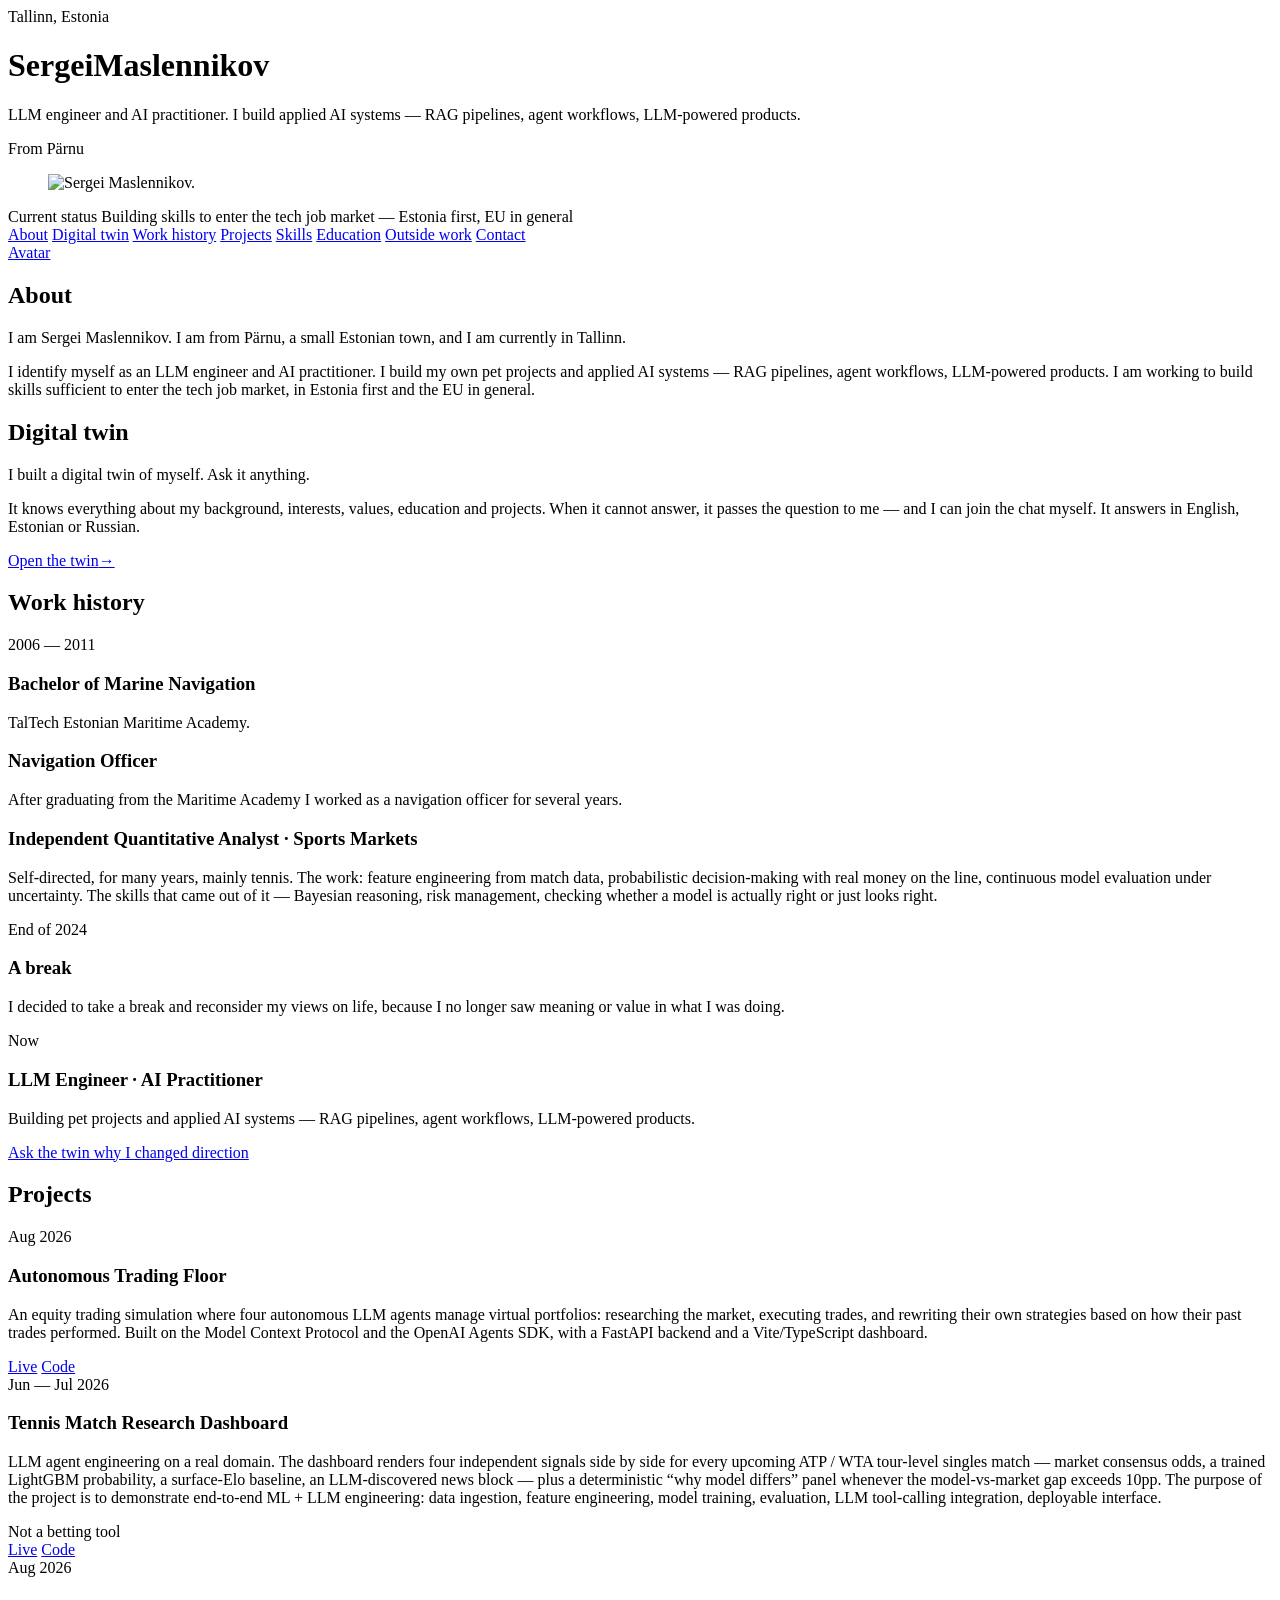
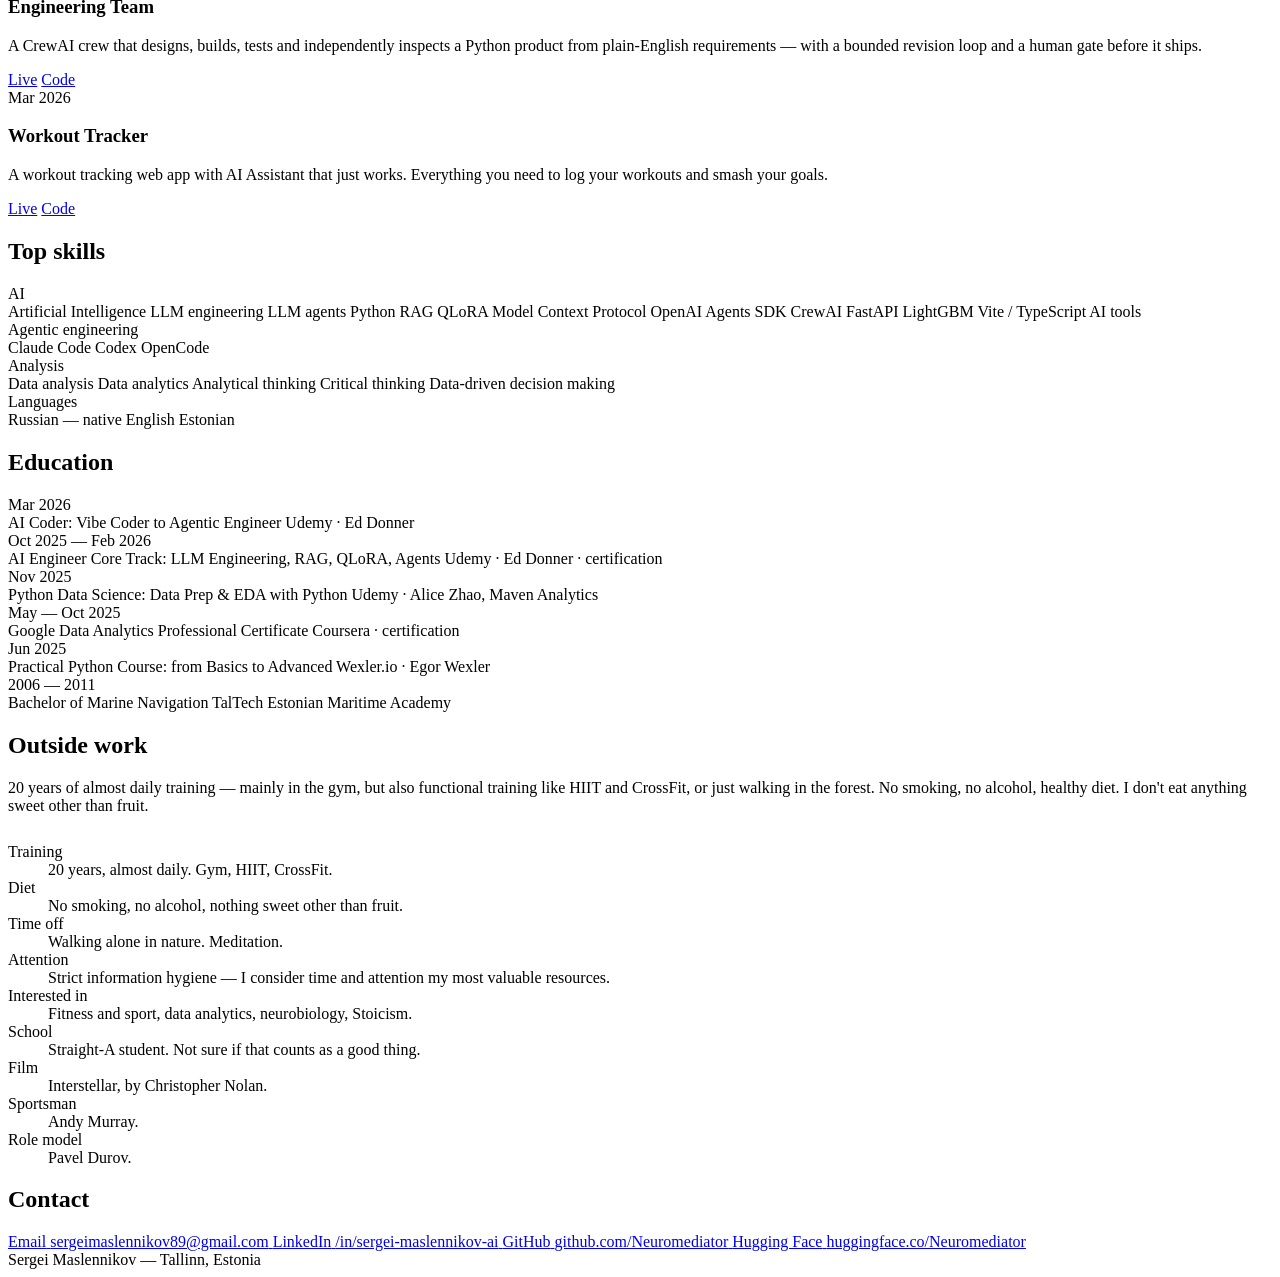
==== commit 34f25290: "Give the twin band a section heading and its own nav entry" ====
--- a/public/index.html
+++ b/public/index.html
@@ -52,6 +52,7 @@
   <div class="wrap mono">
     <div class="nav-links">
       <a href="#about">About</a>
+      <a href="#twin">Digital twin</a>
       <a href="#work">Work history</a>
       <a href="#projects">Projects</a>
       <a href="#skills">Skills</a>
@@ -81,12 +82,12 @@
     </div>
   </section>
 
-  <section class="twin" aria-labelledby="twin-line">
+  <section class="twin" id="twin">
     <div class="wrap">
-      <div class="mono twin-label">Digital twin</div>
+      <h2>Digital twin</h2>
       <div>
-        <p class="twin-line" id="twin-line">I built a digital twin of myself. Ask it anything.</p>
-        <p class="twin-note">It answers from what I have written about myself, in English, Estonian or Russian. When it cannot answer, it passes the question to me — and I can join the chat myself.</p>
+        <p class="twin-line">I built a digital twin of myself. Ask it anything.</p>
+        <p class="twin-note">It knows everything about my background, interests, values, education and projects. When it cannot answer, it passes the question to me — and I can join the chat myself. It answers in English, Estonian or Russian.</p>
         <a class="twin-cta" href="/avatar/">Open the twin<span class="arrow">&#8594;</span></a>
       </div>
     </div>
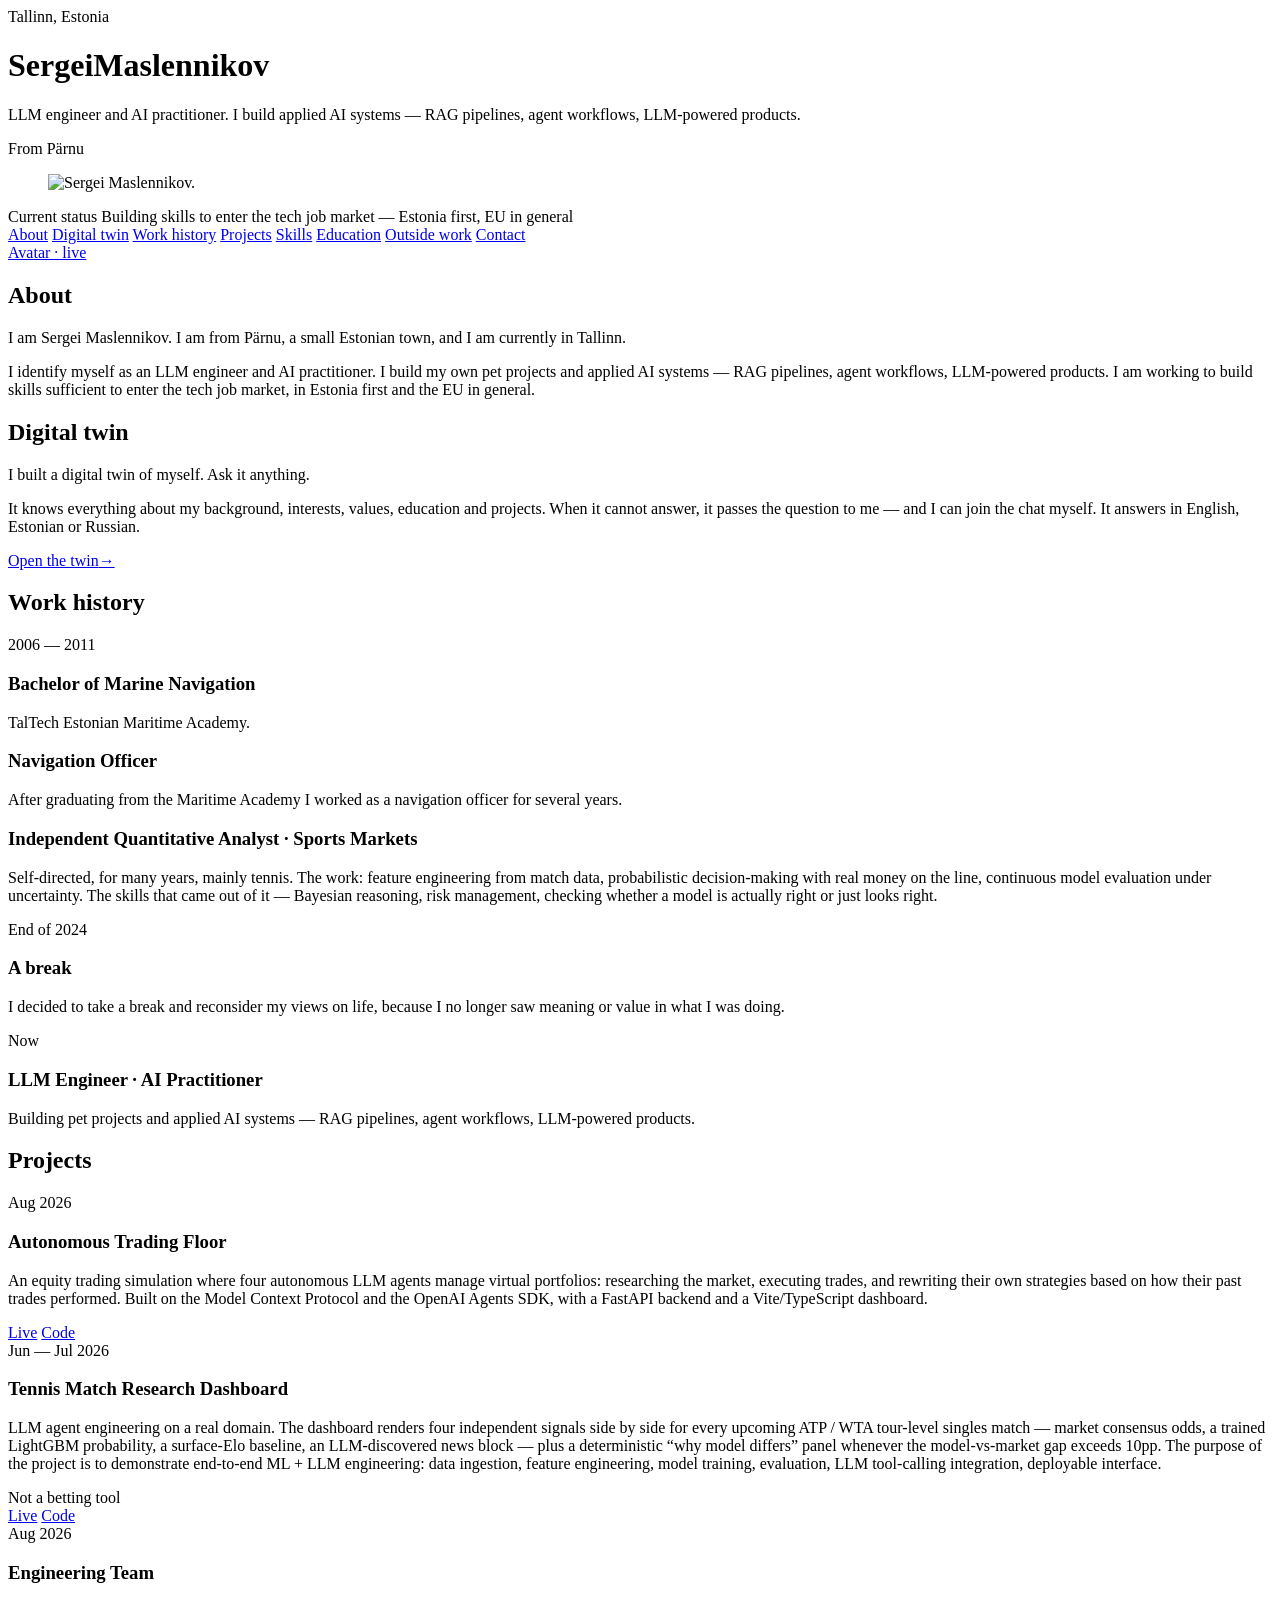
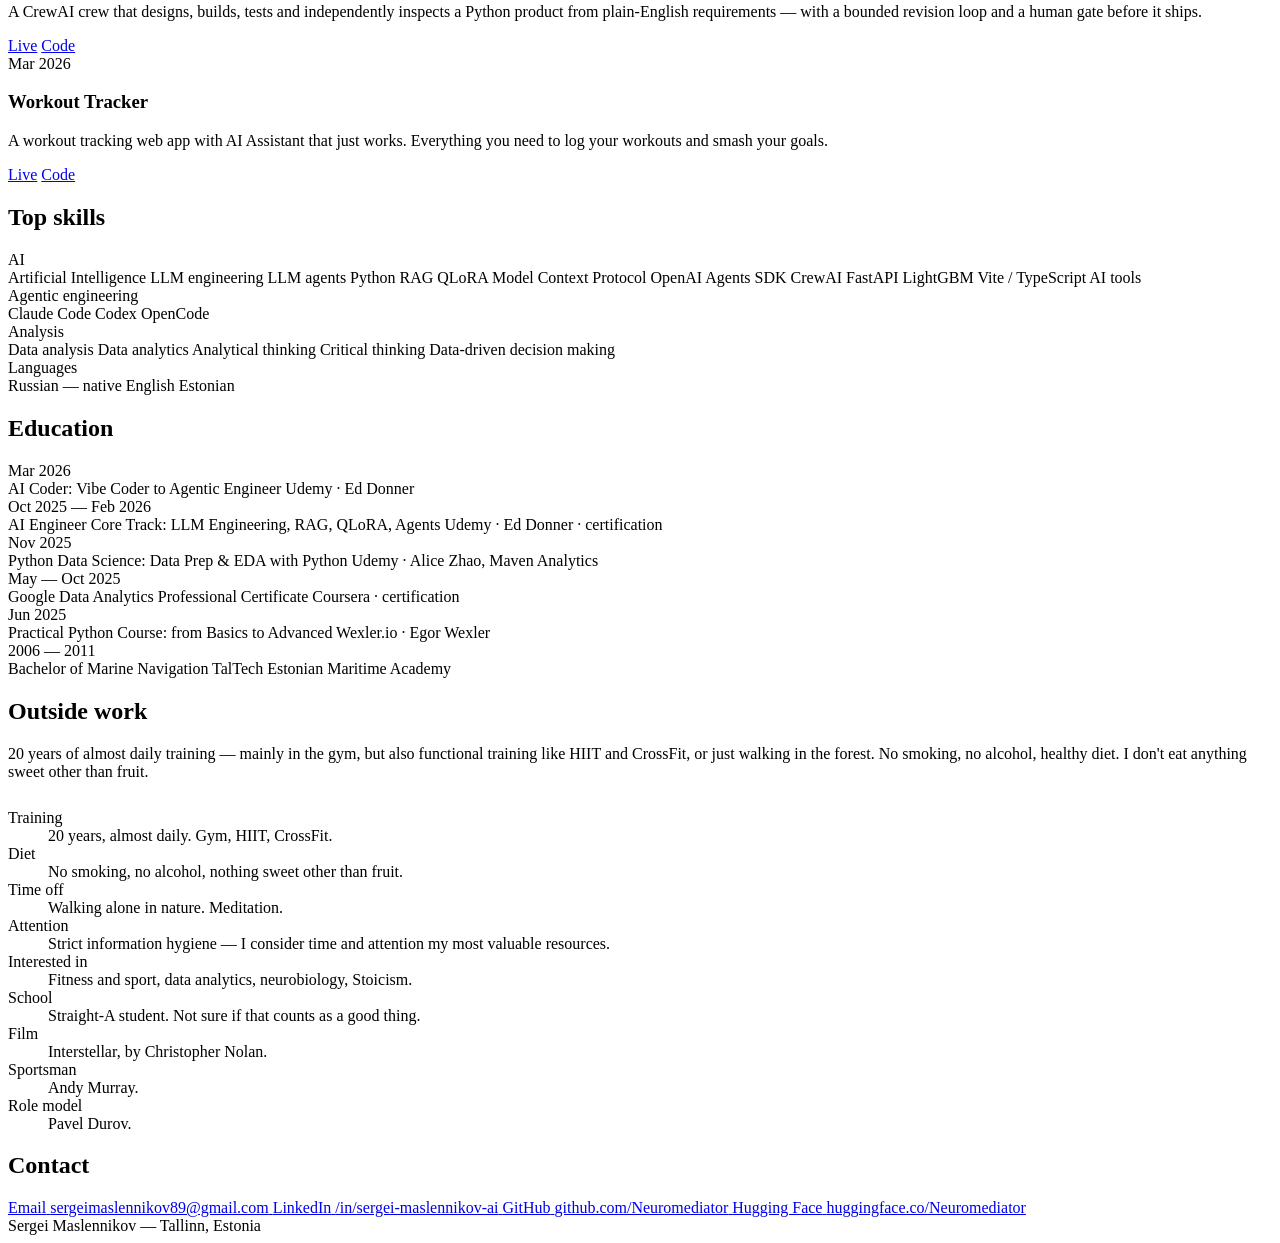
==== commit 7d748e49: "Drop the FAQ deep link and mark the twin live in the nav" ====
--- a/public/index.html
+++ b/public/index.html
@@ -62,7 +62,7 @@
       
     </div>
     <div class="nav-extra">
-      <a href="/avatar/"><span class="dot"></span>Avatar</a>
+      <a href="/avatar/"><span class="dot"></span>Avatar · live</a>
     </div>
     
   </div>
@@ -139,7 +139,6 @@
         </article>
         
       </div>
-      <a class="ask" href="/avatar/?q=9"><span class="dot"></span>Ask the twin why I changed direction</a>
     </div>
   </section>
 
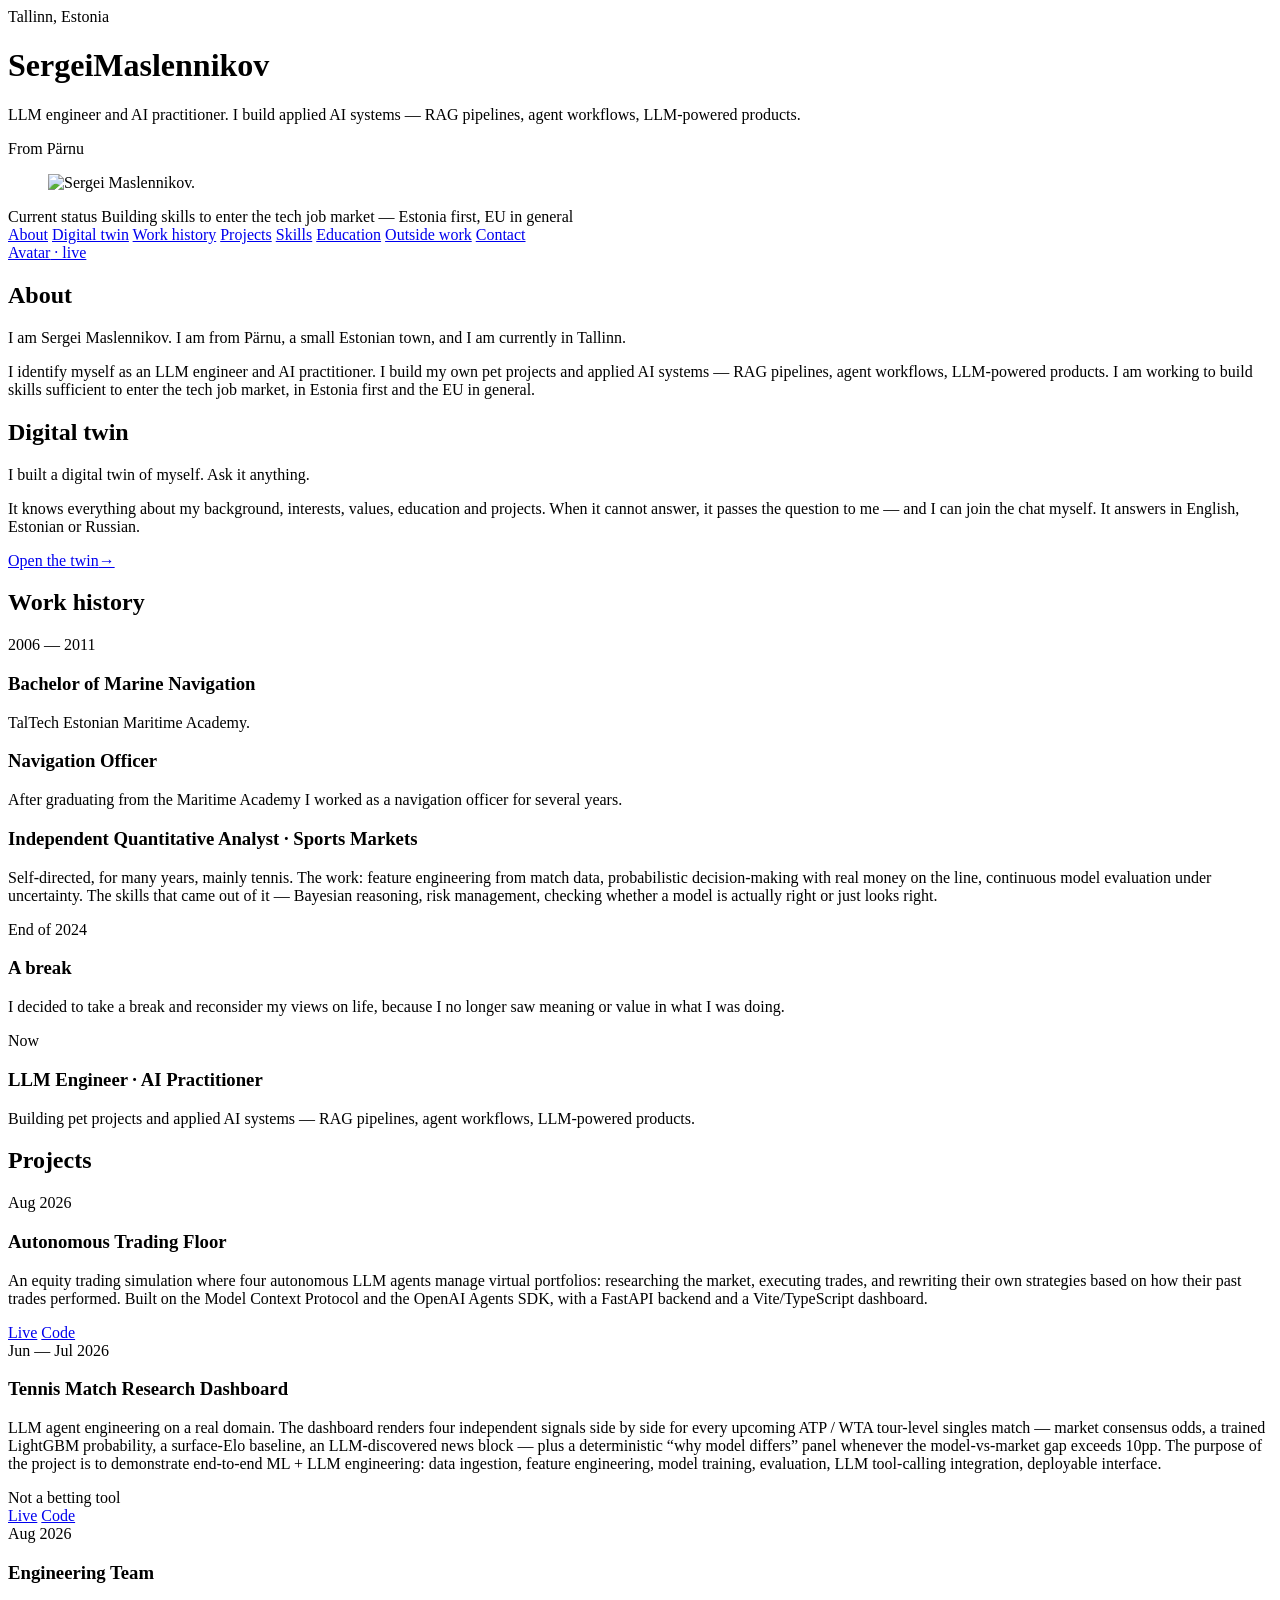
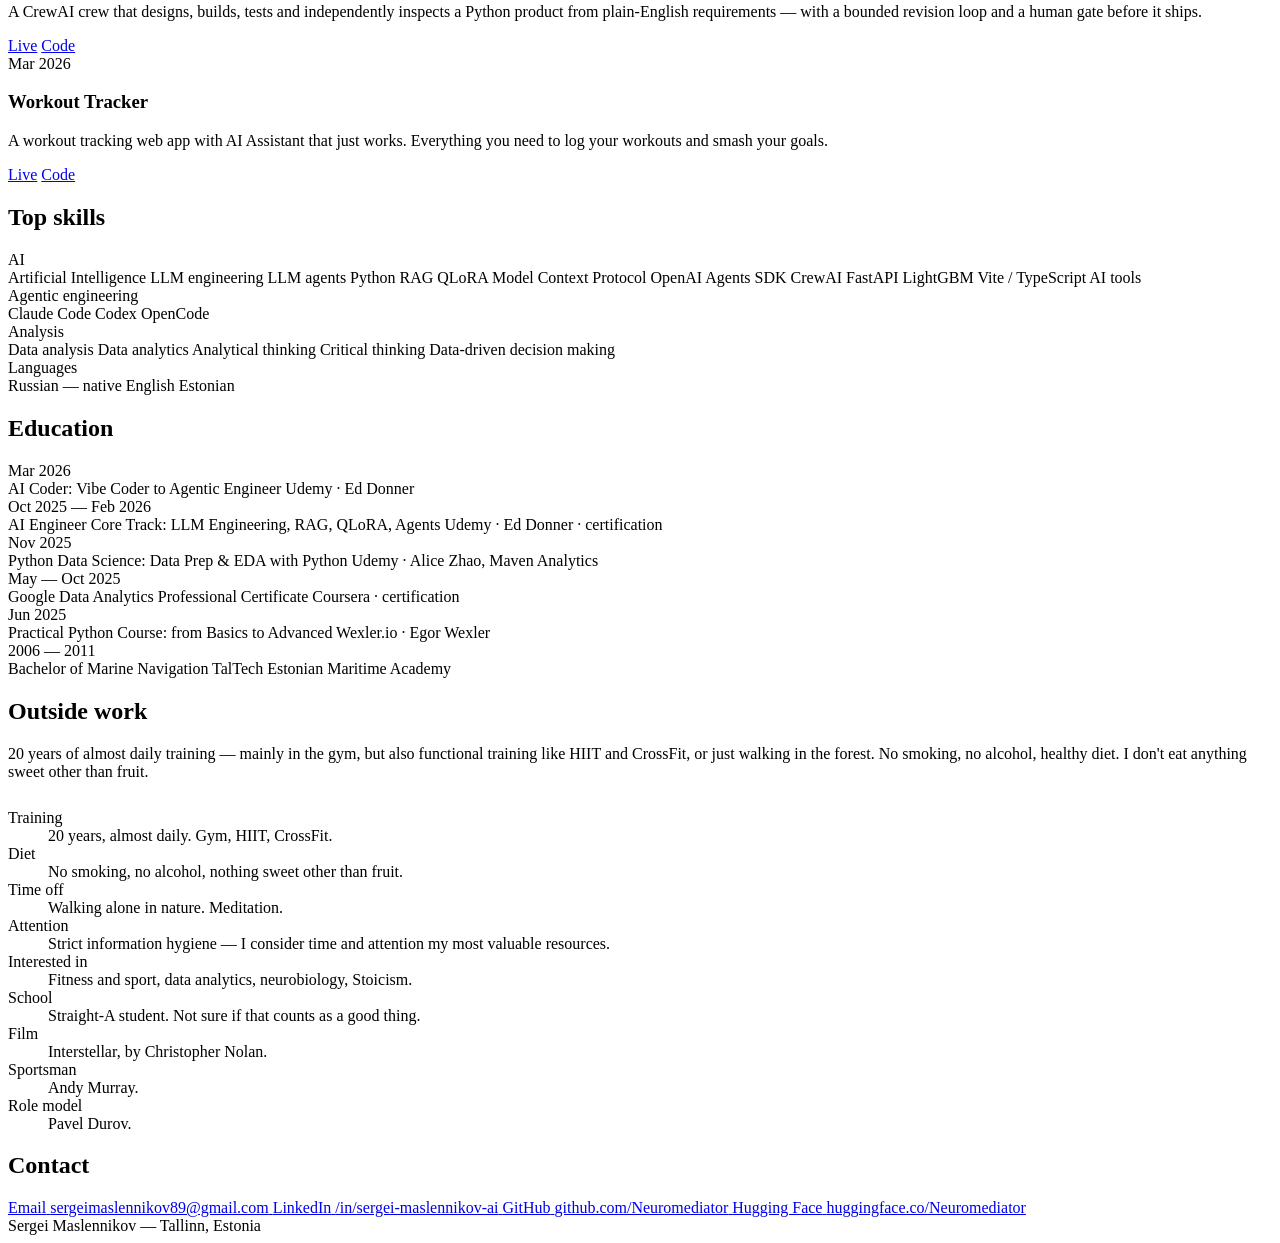
==== commit 48133183: "Keep the nav and the avatar footer to one line on phones" ====
--- a/public/index.html
+++ b/public/index.html
@@ -62,7 +62,7 @@
       
     </div>
     <div class="nav-extra">
-      <a href="/avatar/"><span class="dot"></span>Avatar · live</a>
+      <a href="/avatar/"><span class="dot"></span>Avatar<span class="live"> · live</span></a>
     </div>
     
   </div>
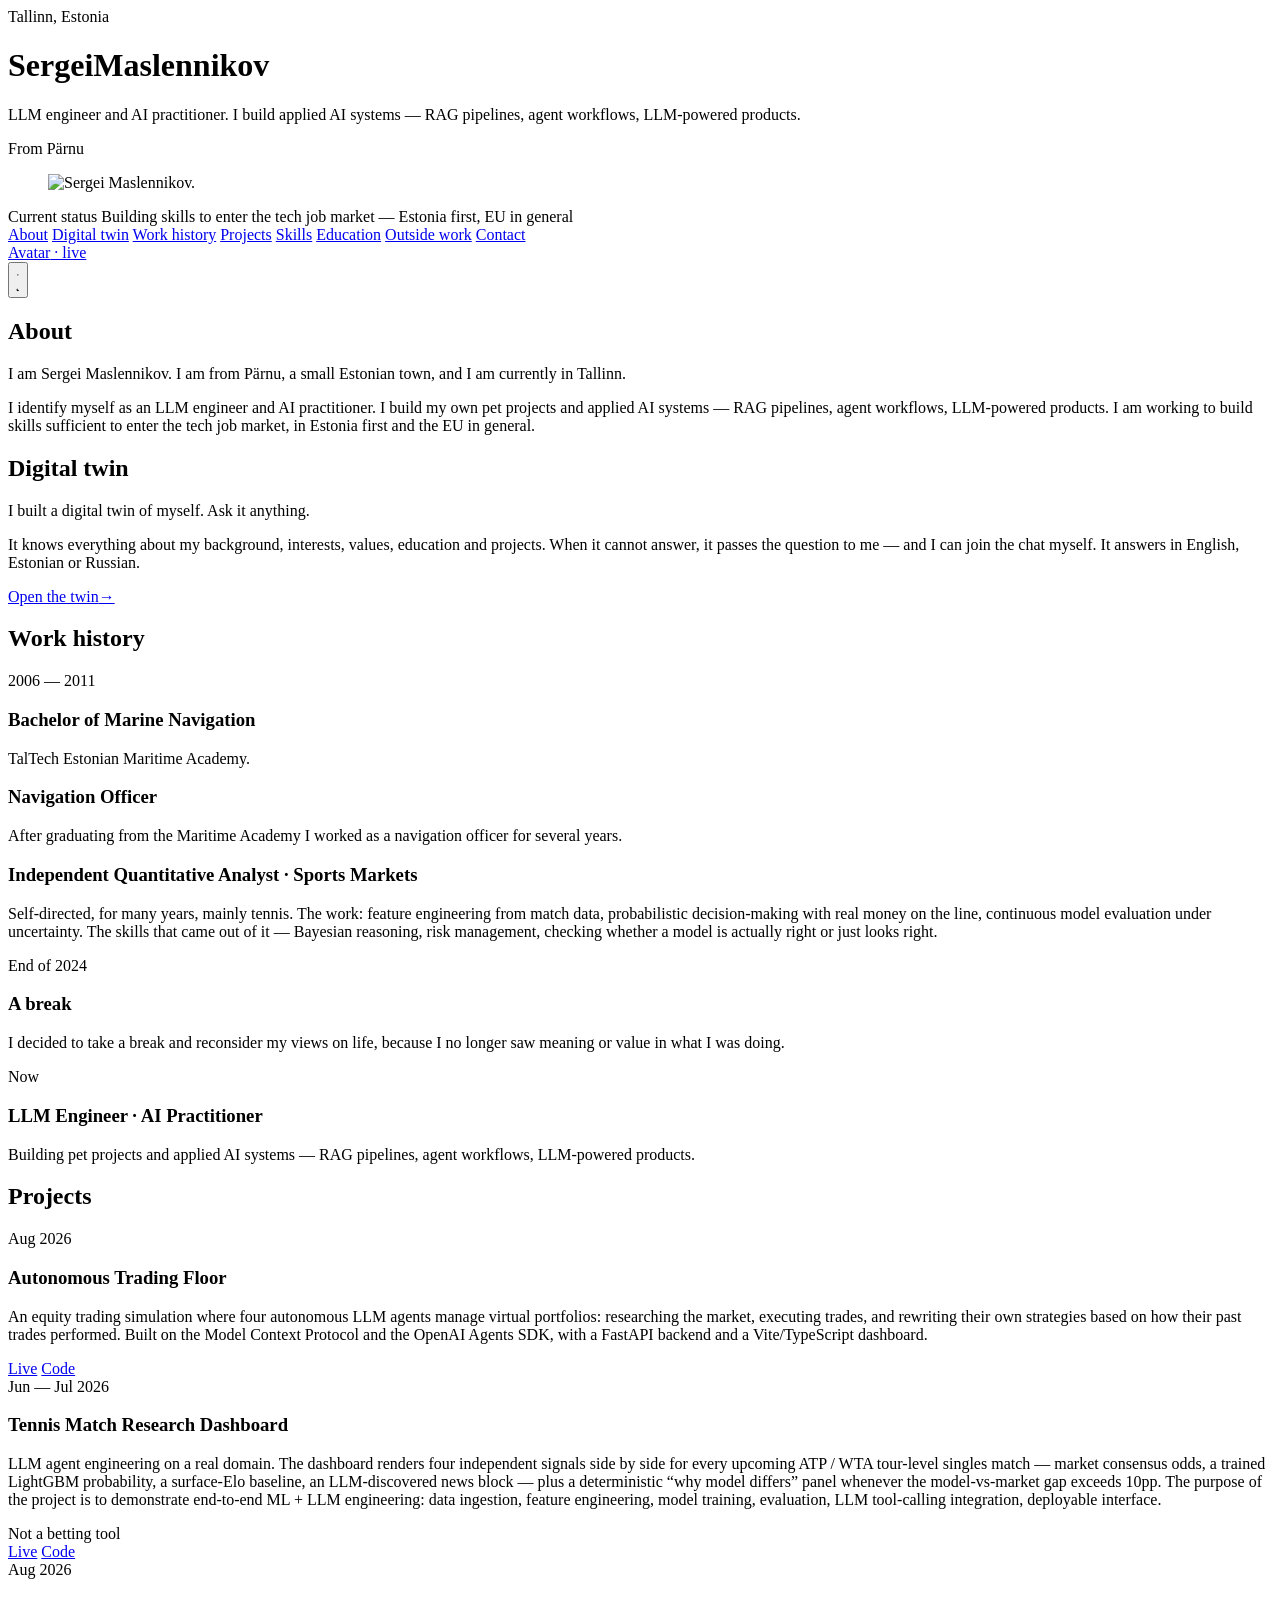
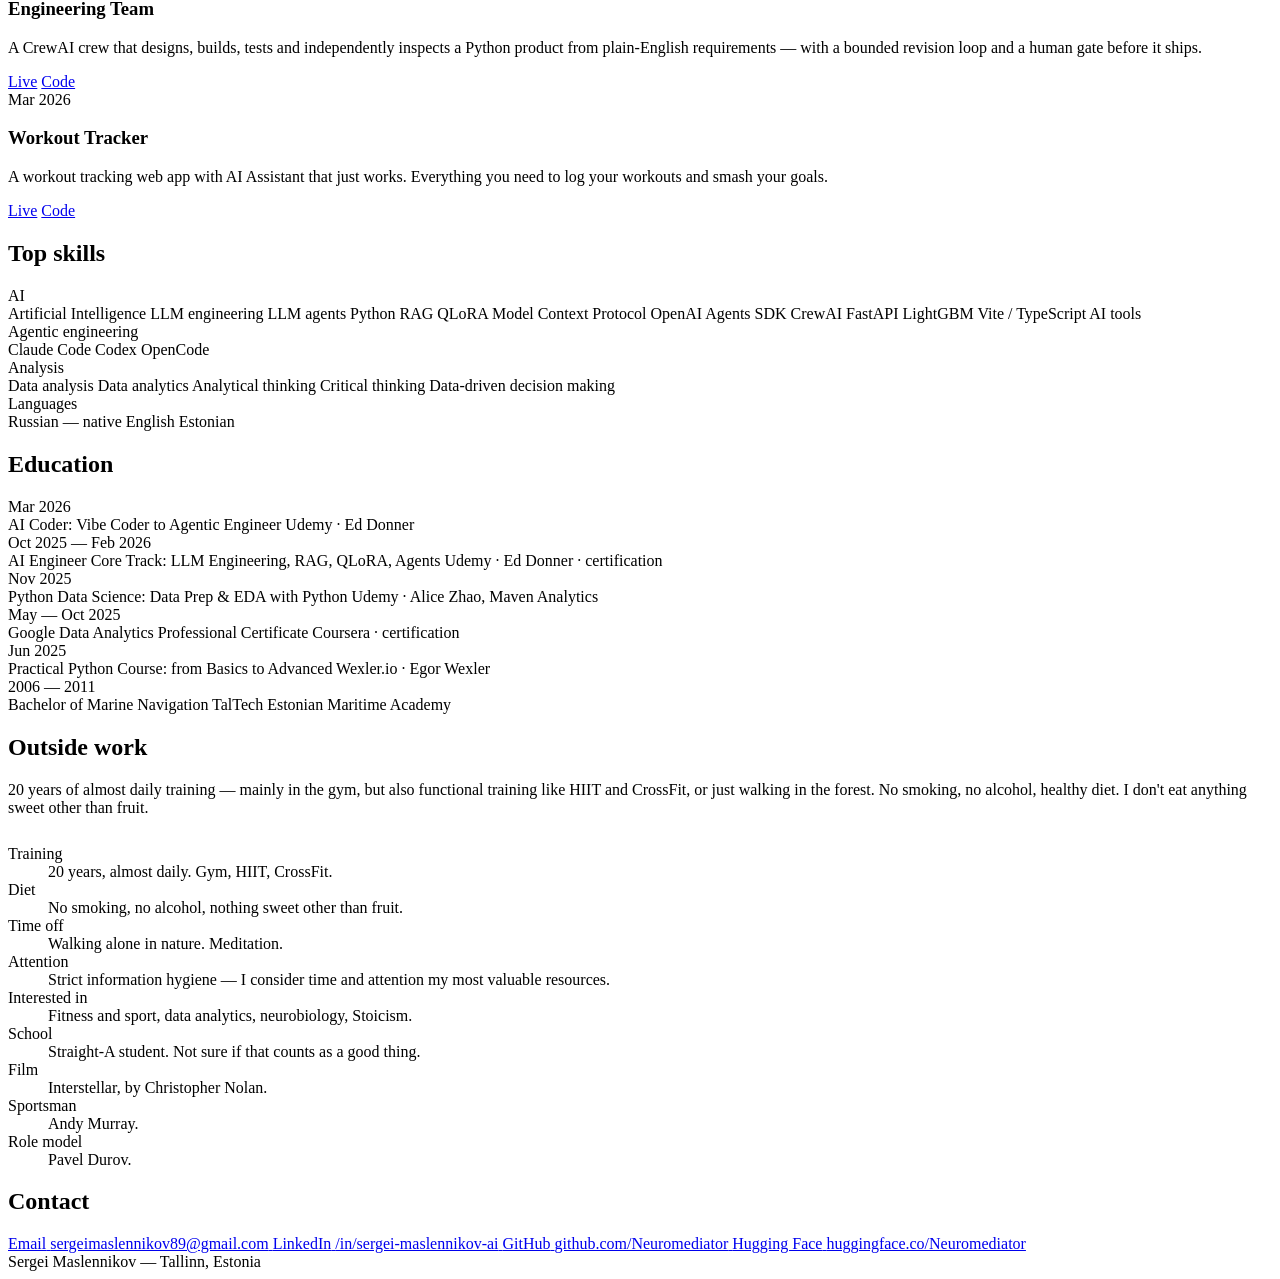
==== commit bc06f990: "Add a theme toggle to the nav" ====
--- a/public/index.html
+++ b/public/index.html
@@ -20,6 +20,7 @@
 <link rel="stylesheet" href="https://fonts.googleapis.com/css2?family=Archivo:wdth,wght@62..125,300..800&amp;family=IBM+Plex+Mono:wght@400;500&amp;family=Newsreader:ital,opsz,wght@0,6..72,300..600;1,6..72,300..500&amp;display=swap">
 
 <link rel="stylesheet" href="/style.css">
+<script>(function(){try{var t=localStorage.getItem('site-theme');if(t==='dark'||t==='light')document.documentElement.setAttribute('data-theme',t)}catch(e){}})();</script>
 </head>
 
 <body>
@@ -64,9 +65,32 @@
     <div class="nav-extra">
       <a href="/avatar/"><span class="dot"></span>Avatar<span class="live"> · live</span></a>
     </div>
+    <div class="theme">
+      <button type="button" class="theme-btn" aria-label="Theme" title="Theme">
+        <svg class="sun" viewBox="0 0 24 24" aria-hidden="true"><circle cx="12" cy="12" r="4.2"/><path d="M12 2.6v2.4M12 19v2.4M4.6 12H2.2M21.8 12h-2.4M6.4 6.4 4.7 4.7M19.3 19.3l-1.7-1.7M17.6 6.4l1.7-1.7M4.7 19.3l1.7-1.7"/></svg>
+        <svg class="moon" viewBox="0 0 24 24" aria-hidden="true"><path d="M20.4 14.2A8.6 8.6 0 0 1 9.8 3.6a8.6 8.6 0 1 0 10.6 10.6z"/></svg>
+      </button>
+    </div>
     
   </div>
 </nav>
+<script>
+(function () {
+  var root = document.documentElement;
+  var btn = document.querySelector('.theme-btn');
+  if (!btn) return;
+  function effective() {
+    var set = root.getAttribute('data-theme');
+    if (set === 'dark' || set === 'light') return set;
+    return window.matchMedia('(prefers-color-scheme: dark)').matches ? 'dark' : 'light';
+  }
+  btn.addEventListener('click', function () {
+    var next = effective() === 'dark' ? 'light' : 'dark';
+    root.setAttribute('data-theme', next);
+    try { localStorage.setItem('site-theme', next); } catch (e) {}
+  });
+})();
+</script>
 
 
 <main>
